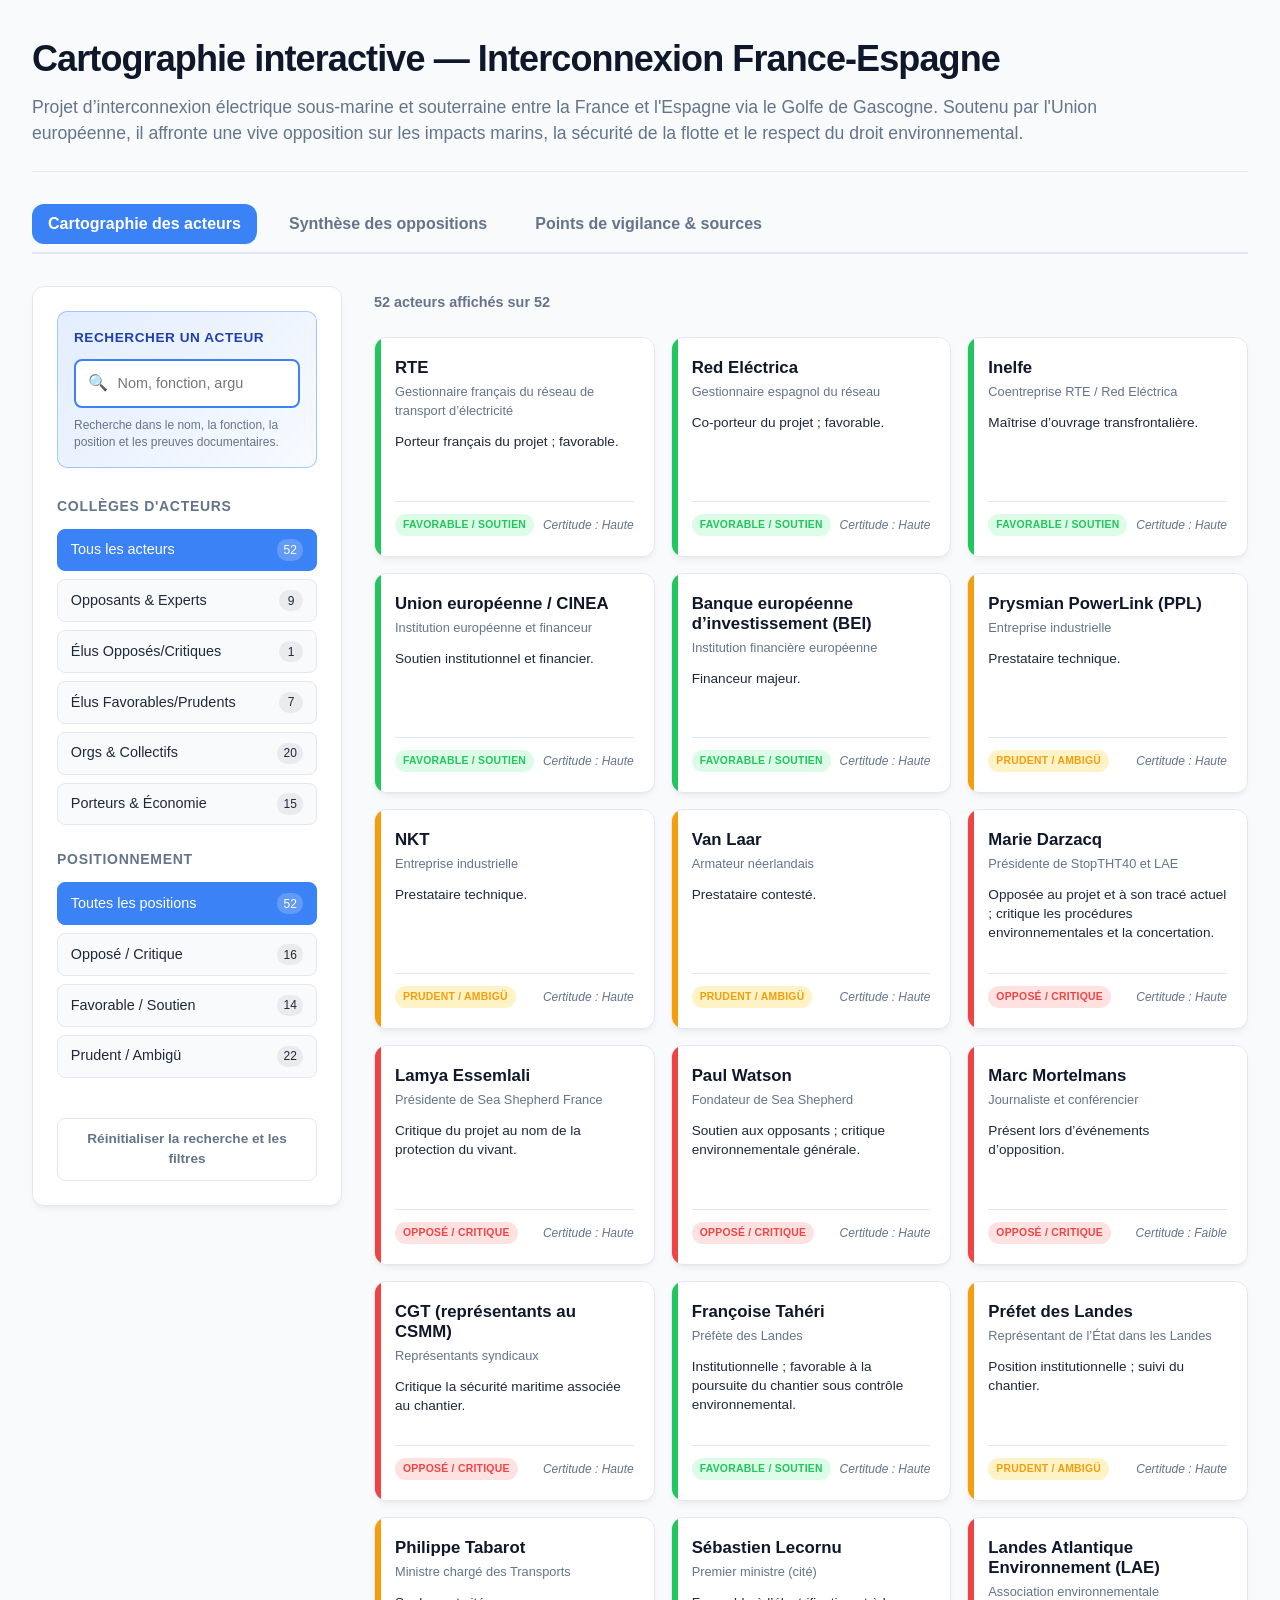
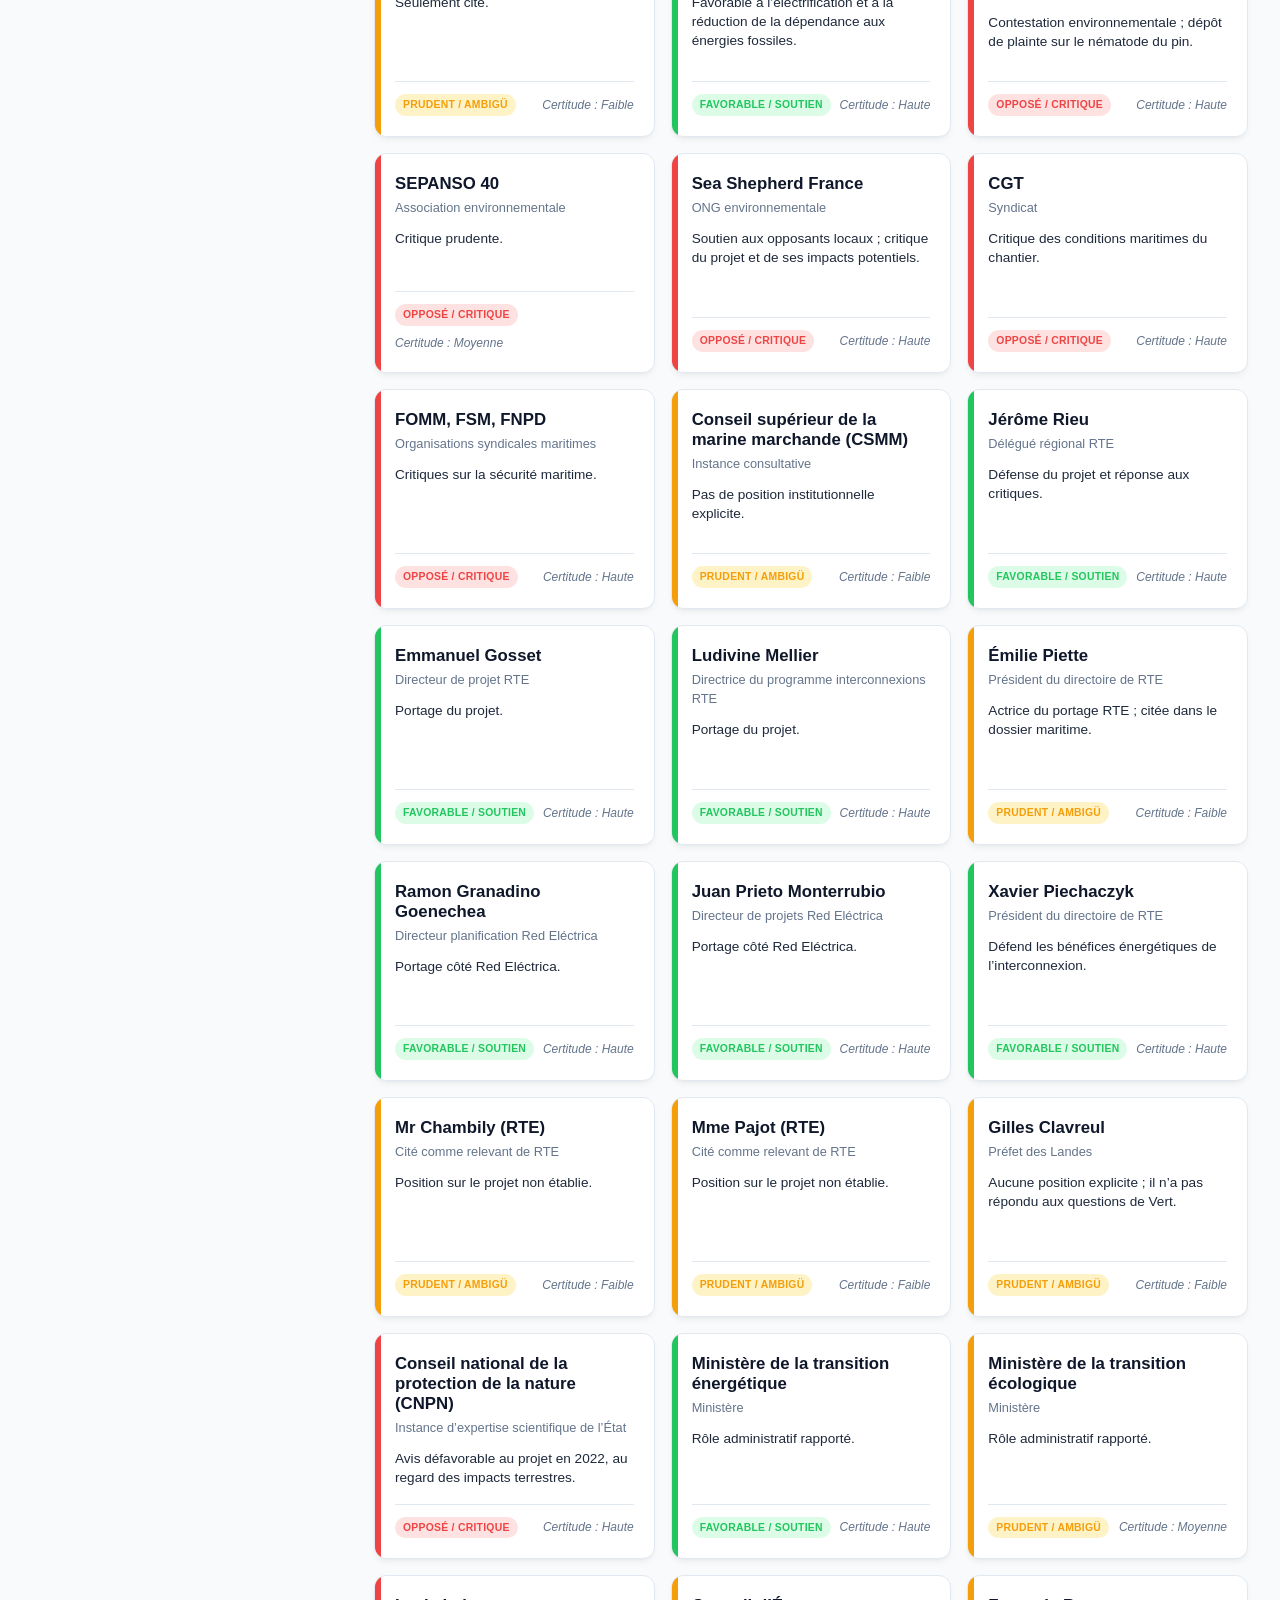
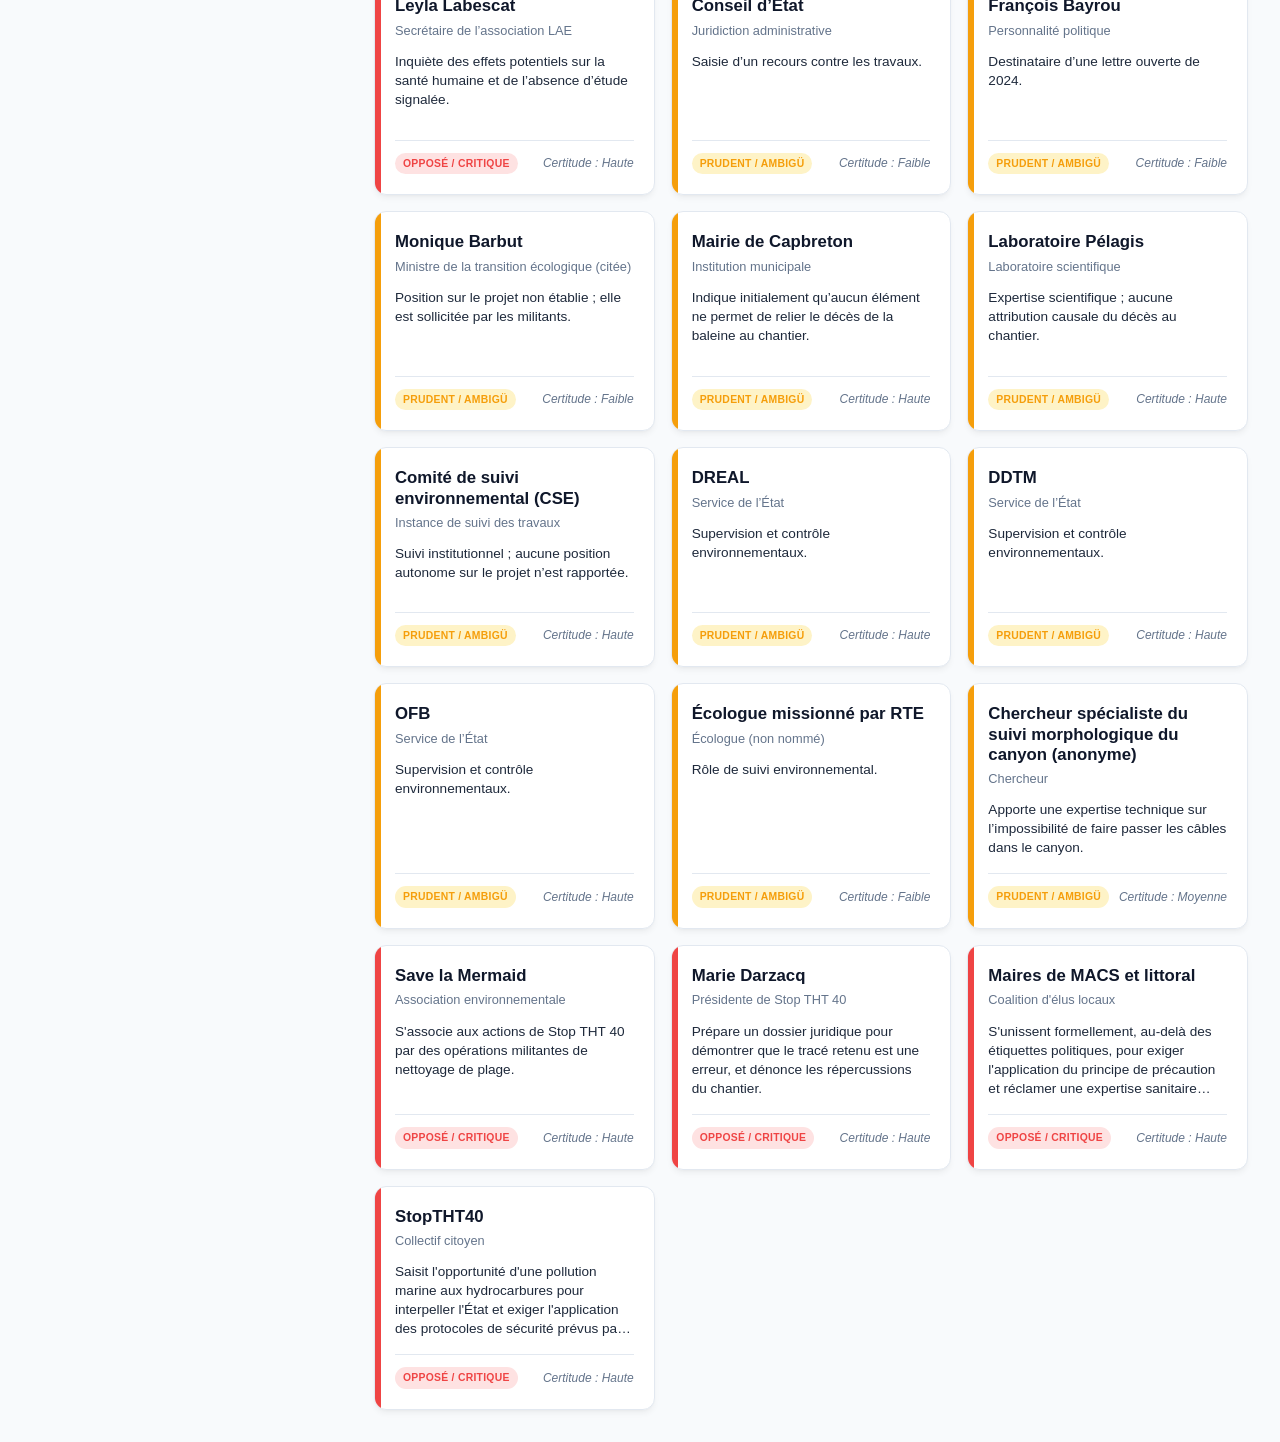
==== apps/cards/index.html @ e6bb5f2b "Add files via upload" ====
<!DOCTYPE html>
<html lang="fr">
<head>
    <meta charset="UTF-8">
    <meta name="viewport" content="width=device-width, initial-scale=1.0">
    <title>Cartographie interactive — Interconnexion France-Espagne</title>

    <link rel="stylesheet" href="../../assets/css/common.css">
<link rel="stylesheet" href="../../assets/css/cards.css">
</head>

<body>
    <header>
        <h1 id="header-title">Chargement...</h1>
        <p id="header-subtitle"></p>
    </header>

    <nav class="tabs" aria-label="Navigation principale">
        <button class="tab-btn active" type="button" data-tab="carto">Cartographie des acteurs</button>
        <button class="tab-btn" type="button" data-tab="griefs">Synthèse des oppositions</button>
        <button class="tab-btn" type="button" data-tab="vigilance">Points de vigilance &amp; sources</button>
    </nav>

    <div id="tab-carto" class="tab-content active">
        <div class="dashboard-layout">
            <aside class="filters-sidebar" aria-label="Recherche et filtres de la cartographie">
                <div class="search-section">
                    <label class="search-label" for="actor-search">Rechercher un acteur</label>

                    <div class="search-wrapper">
                        <span class="search-icon" aria-hidden="true">🔍</span>

                        <input
                            id="actor-search"
                            class="search-input"
                            type="search"
                            placeholder="Nom, fonction, argument..."
                            autocomplete="off"
                            aria-describedby="search-help"
                        >

                        <button
                            id="clear-search"
                            class="clear-search"
                            type="button"
                            aria-label="Effacer la recherche"
                            title="Effacer la recherche"
                        >×</button>
                    </div>

                    <p id="search-help" class="search-help">
                        Recherche dans le nom, la fonction, la position et les preuves documentaires.
                    </p>
                </div>

                <div class="filter-section">
                    <h3>Collèges d'acteurs</h3>
                    <div class="filter-options" id="cat-filters-container"></div>
                </div>

                <div class="filter-section">
                    <h3>Positionnement</h3>
                    <div class="filter-options" id="stance-filters-container"></div>
                </div>

                <button class="reset-filters-btn" id="reset-filters" type="button">
                    Réinitialiser la recherche et les filtres
                </button>
            </aside>

            <main class="actors-area">
                <div class="results-summary">
                    <p id="results-count" class="results-count" aria-live="polite"></p>
                </div>

                <div class="actors-grid" id="actors-grid"></div>
            </main>
        </div>
    </div>

    <div id="tab-griefs" class="tab-content">
        <div class="griefs-container" id="griefs-grid"></div>
    </div>

    <div id="tab-vigilance" class="tab-content">
        <div class="list-card">
            <h2>🔍 Points de vigilance majeurs</h2>
            <ul id="vigilance-list"></ul>
        </div>

        <div class="list-card">
            <h2>📰 Médias et sources d'investigation répertoriés</h2>
            <ul id="sources-list"></ul>
        </div>
    </div>

    <div class="modal" id="actor-modal" role="dialog" aria-modal="true" aria-labelledby="modal-name">
        <div class="modal-content">
            <button class="close-modal" id="close-modal" type="button" aria-label="Fermer la fenêtre">×</button>

            <div class="modal-field">
                <label>Nom / Entité</label>
                <h2 id="modal-name" class="modal-title"></h2>
            </div>

            <div class="modal-field">
                <label>Fonction / Rattachement</label>
                <p id="modal-role"></p>
            </div>

            <div class="modal-field">
                <label>Positionnement ou argument principal</label>
                <p id="modal-position"></p>
            </div>

            <div class="modal-field">
                <label>Verbatim / Preuve documentaire</label>
                <p id="modal-verbatim" class="modal-verbatim"></p>
            </div>

            <div class="modal-footer">
                <div class="modal-field">
                    <label>Orientation</label>
                    <span id="modal-stance-badge" class="badge"></span>
                </div>

                <div class="modal-field">
                    <label>Niveau de certitude</label>
                    <p id="modal-certainty" class="certitude"></p>
                </div>
            </div>
        </div>
    </div>

    <script src="../../assets/js/data-loader.js"></script>
<script src="../../assets/js/cards.js"></script>
</body>
</html>
---- assets/css/common.css ----
*{box-sizing:border-box} button,input{font:inherit} a{color:inherit}
---- assets/css/cards.css ----
:root {
            --bg-primary: #f8fafc;
            --bg-card: #ffffff;
            --text-main: #1e293b;
            --text-muted: #64748b;
            --border-color: #e2e8f0;
            --color-opposed: #ef4444;
            --color-opposed-light: #fee2e2;
            --color-favorable: #22c55e;
            --color-favorable-light: #dcfce7;
            --color-neutral: #f59e0b;
            --color-neutral-light: #fef3c7;
            --primary: #3b82f6;
            --primary-dark: #1d4ed8;
            --primary-light: #eff6ff;
            --radius: 12px;
            --shadow: 0 4px 6px -1px rgb(0 0 0 / 0.05), 0 2px 4px -2px rgb(0 0 0 / 0.05);
            --transition: all 0.2s ease-in-out;
        }

        * {
            box-sizing: border-box;
            margin: 0;
            padding: 0;
        }

        body {
            font-family: -apple-system, BlinkMacSystemFont, "Segoe UI", Roboto, Helvetica, Arial, sans-serif;
            background-color: var(--bg-primary);
            color: var(--text-main);
            line-height: 1.5;
            padding: 2rem;
        }

        button,
        input {
            font: inherit;
        }

        header {
            margin-bottom: 2rem;
            border-bottom: 1px solid var(--border-color);
            padding-bottom: 1.5rem;
        }

        header h1 {
            margin-bottom: 0.5rem;
            color: #0f172a;
            font-size: 2.25rem;
            font-weight: 800;
            letter-spacing: -0.025em;
        }

        header p {
            max-width: 1100px;
            color: var(--text-muted);
            font-size: 1.1rem;
        }

        .tabs {
            display: flex;
            flex-wrap: wrap;
            gap: 1rem;
            margin-bottom: 2rem;
            border-bottom: 2px solid var(--border-color);
            padding-bottom: 0.5rem;
        }

        .tab-btn {
            border: none;
            border-radius: var(--radius);
            padding: 0.5rem 1rem;
            background: none;
            color: var(--text-muted);
            font-size: 1rem;
            font-weight: 600;
            cursor: pointer;
            transition: var(--transition);
        }

        .tab-btn:hover {
            background-color: var(--border-color);
            color: var(--text-main);
        }

        .tab-btn.active {
            background-color: var(--primary);
            color: white;
        }

        .tab-content {
            display: none;
            animation: fadeIn 0.2s ease-out;
        }

        .tab-content.active {
            display: block;
        }

        @keyframes fadeIn {
            from { opacity: 0; transform: translateY(4px); }
            to { opacity: 1; transform: translateY(0); }
        }

        .dashboard-layout {
            display: grid;
            grid-template-columns: 310px minmax(0, 1fr);
            gap: 2rem;
            align-items: start;
        }

        .actors-area {
            min-width: 0;
        }

        .results-summary {
            display: flex;
            align-items: center;
            justify-content: space-between;
            gap: 1rem;
            min-height: 35px;
            margin-bottom: 1rem;
        }

        .results-count {
            color: var(--text-muted);
            font-size: 0.9rem;
            font-weight: 600;
        }

        .actors-grid {
            display: grid;
            grid-template-columns: repeat(auto-fill, minmax(220px, 1fr));
            gap: 1rem;
            align-items: stretch;
            min-width: 0;
        }

        .actor-card {
            position: relative;
            display: flex;
            flex-direction: column;
            justify-content: space-between;
            min-width: 0;
            min-height: 220px;
            overflow: hidden;
            border: 1px solid var(--border-color);
            border-radius: var(--radius);
            padding: 1.25rem;
            background-color: var(--bg-card);
            box-shadow: var(--shadow);
            cursor: pointer;
            transition: var(--transition);
        }

        .actor-card:hover {
            transform: translateY(-4px);
            box-shadow: 0 10px 15px -3px rgb(0 0 0 / 0.1);
        }

        .actor-card:focus-visible {
            outline: 3px solid rgba(59, 130, 246, 0.35);
            outline-offset: 3px;
        }

        .actor-card::before {
            content: "";
            position: absolute;
            top: 0;
            left: 0;
            width: 6px;
            height: 100%;
        }

        .actor-card.opposed::before { background-color: var(--color-opposed); }
        .actor-card.favorable::before { background-color: var(--color-favorable); }
        .actor-card.neutral::before { background-color: var(--color-neutral); }

        .actor-header { margin-bottom: 0.75rem; }

        .actor-name {
            margin-bottom: 0.25rem;
            overflow-wrap: anywhere;
            color: #0f172a;
            font-size: 1.05rem;
            font-weight: 700;
            line-height: 1.2;
        }

        .actor-role {
            color: var(--text-muted);
            font-size: 0.8rem;
            font-weight: 500;
        }

        .actor-body {
            display: -webkit-box;
            margin-bottom: 1rem;
            overflow: hidden;
            color: var(--text-main);
            font-size: 0.85rem;
            line-height: 1.4;
            -webkit-line-clamp: 4;
            -webkit-box-orient: vertical;
        }

        .actor-footer {
            display: flex;
            align-items: center;
            justify-content: space-between;
            flex-wrap: wrap;
            gap: 0.5rem;
            border-top: 1px solid var(--border-color);
            padding-top: 0.75rem;
            font-size: 0.75rem;
        }

        .badge {
            display: inline-flex;
            align-items: center;
            border-radius: 20px;
            padding: 0.2rem 0.5rem;
            font-size: 0.65rem;
            font-weight: 600;
            letter-spacing: 0.025em;
            text-transform: uppercase;
        }

        .badge.opposed { background-color: var(--color-opposed-light); color: var(--color-opposed); }
        .badge.favorable { background-color: var(--color-favorable-light); color: var(--color-favorable); }
        .badge.neutral { background-color: var(--color-neutral-light); color: var(--color-neutral); }

        .certitude {
            color: var(--text-muted);
            font-style: italic;
            text-align: right;
        }

        .empty-state {
            grid-column: 1 / -1;
            border: 1px dashed var(--border-color);
            border-radius: var(--radius);
            padding: 3rem 1.5rem;
            background-color: var(--bg-card);
            color: var(--text-muted);
            font-weight: 500;
            text-align: center;
        }

        .filters-sidebar {
            position: sticky;
            top: 2rem;
            min-width: 0;
            border: 1px solid var(--border-color);
            border-radius: var(--radius);
            padding: 1.5rem;
            background-color: var(--bg-card);
            box-shadow: var(--shadow);
        }

        .filter-section { margin-bottom: 1.5rem; }
        .filter-section:last-child { margin-bottom: 0; }

        .filter-section h3 {
            margin-bottom: 0.75rem;
            color: var(--text-muted);
            font-size: 0.875rem;
            font-weight: 700;
            letter-spacing: 0.05em;
            text-transform: uppercase;
        }

        .filter-options {
            display: flex;
            flex-direction: column;
            gap: 0.5rem;
        }

        .filter-btn {
            display: flex;
            align-items: center;
            justify-content: space-between;
            gap: 0.75rem;
            width: 100%;
            border: 1px solid var(--border-color);
            border-radius: 8px;
            padding: 0.6rem 0.8rem;
            background-color: var(--bg-primary);
            color: var(--text-main);
            font-size: 0.9rem;
            font-weight: 500;
            text-align: left;
            cursor: pointer;
            transition: var(--transition);
        }

        .filter-btn:hover,
        .filter-btn.active {
            border-color: var(--primary);
            background-color: var(--primary);
            color: white;
        }

        .filter-btn:focus-visible {
            outline: 3px solid rgba(59, 130, 246, 0.25);
            outline-offset: 2px;
        }

        .filter-btn .count {
            flex: 0 0 auto;
            min-width: 24px;
            border-radius: 10px;
            padding: 0.1rem 0.4rem;
            background-color: rgba(0, 0, 0, 0.06);
            font-size: 0.75rem;
            text-align: center;
        }

        .filter-btn.active .count,
        .filter-btn:hover .count { background-color: rgba(255, 255, 255, 0.2); }

        .search-section {
            margin-bottom: 1.75rem;
            border: 1px solid rgba(59, 130, 246, 0.4);
            border-radius: 10px;
            padding: 1rem;
            background: linear-gradient(135deg, rgba(59, 130, 246, 0.14), rgba(59, 130, 246, 0.04));
        }

        .search-label {
            display: block;
            margin-bottom: 0.65rem;
            color: #1e40af;
            font-size: 0.85rem;
            font-weight: 800;
            letter-spacing: 0.04em;
            text-transform: uppercase;
        }

        .search-wrapper { position: relative; }

        .search-icon {
            position: absolute;
            top: 50%;
            left: 0.85rem;
            transform: translateY(-50%);
            color: var(--primary);
            line-height: 1;
            pointer-events: none;
        }

        .search-input {
            width: 100%;
            min-height: 48px;
            border: 2px solid var(--primary);
            border-radius: 8px;
            outline: none;
            padding: 0.75rem 2.5rem 0.75rem 2.6rem;
            background-color: #ffffff;
            color: var(--text-main);
            font-size: 0.9rem;
            font-weight: 500;
            transition: var(--transition);
        }

        .search-input:focus {
            border-color: var(--primary-dark);
            box-shadow: 0 0 0 4px rgba(59, 130, 246, 0.18);
        }

        .clear-search {
            position: absolute;
            top: 50%;
            right: 0.65rem;
            display: none;
            transform: translateY(-50%);
            width: 28px;
            height: 28px;
            border: none;
            border-radius: 50%;
            background-color: var(--border-color);
            color: var(--text-muted);
            font-size: 1rem;
            font-weight: 700;
            cursor: pointer;
        }

        .clear-search.visible {
            display: inline-flex;
            align-items: center;
            justify-content: center;
        }

        .clear-search:hover { background-color: #cbd5e1; color: var(--text-main); }

        .search-help {
            margin-top: 0.55rem;
            color: var(--text-muted);
            font-size: 0.75rem;
            line-height: 1.4;
        }

        .reset-filters-btn {
            width: 100%;
            margin-top: 1rem;
            border: 1px solid var(--border-color);
            border-radius: 8px;
            padding: 0.65rem 0.8rem;
            background-color: white;
            color: var(--text-muted);
            font-size: 0.85rem;
            font-weight: 600;
            cursor: pointer;
            transition: var(--transition);
        }

        .reset-filters-btn:hover {
            border-color: var(--primary);
            background-color: var(--primary-light);
            color: var(--primary-dark);
        }

        .modal {
            position: fixed;
            inset: 0;
            z-index: 1000;
            display: none;
            align-items: center;
            justify-content: center;
            padding: 1rem;
            background-color: rgba(15, 23, 42, 0.6);
            backdrop-filter: blur(4px);
        }

        .modal.active { display: flex; }

        .modal-content {
            position: relative;
            width: 100%;
            max-width: 600px;
            max-height: calc(100vh - 2rem);
            overflow-y: auto;
            border-radius: var(--radius);
            padding: 2rem;
            background-color: var(--bg-card);
            box-shadow: 0 25px 50px -12px rgb(0 0 0 / 0.25);
            animation: modalAnim 0.2s ease-out;
        }

        @keyframes modalAnim {
            from { opacity: 0; transform: scale(0.95); }
            to { opacity: 1; transform: scale(1); }
        }

        .close-modal {
            position: absolute;
            top: 1rem;
            right: 1rem;
            border: none;
            background: none;
            color: var(--text-muted);
            font-size: 1.5rem;
            cursor: pointer;
        }

        .modal-field { margin-bottom: 1.25rem; }

        .modal-field label {
            display: block;
            margin-bottom: 0.25rem;
            color: var(--text-muted);
            font-size: 0.8rem;
            font-weight: 700;
            text-transform: uppercase;
        }

        .modal-title {
            padding-right: 2rem;
            font-size: 1.6rem;
            font-weight: 700;
        }

        .modal-verbatim {
            border-left: 4px solid var(--primary);
            border-radius: 4px;
            padding: 1rem;
            background-color: var(--bg-primary);
            font-style: italic;
        }

        .modal-footer {
            display: flex;
            justify-content: space-between;
            gap: 1rem;
            margin-top: 1.5rem;
            border-top: 1px solid var(--border-color);
            padding-top: 1rem;
        }

        .modal-footer .modal-field { margin: 0; }
        .modal-footer .modal-field:last-child { text-align: right; }

        .griefs-container {
            display: grid;
            grid-template-columns: repeat(auto-fill, minmax(420px, 1fr));
            gap: 2rem;
        }

        .grief-card,
        .list-card {
            border: 1px solid var(--border-color);
            border-radius: var(--radius);
            padding: 2rem;
            background-color: var(--bg-card);
            box-shadow: var(--shadow);
        }

        .grief-card h2 { margin-bottom: 1rem; color: #0f172a; font-size: 1.3rem; }
        .list-card { margin-bottom: 2rem; }
        .list-card h2 { margin-bottom: 1rem; font-size: 1.4rem; }
        .list-card ul { padding-left: 1.5rem; }
        .list-card li { margin-bottom: 0.75rem; }

        @media (max-width: 1150px) {
            .dashboard-layout { grid-template-columns: 280px minmax(0, 1fr); gap: 1.25rem; }
        }

        @media (max-width: 900px) {
            body { padding: 1.25rem; }
            .dashboard-layout { grid-template-columns: 1fr; }
            .filters-sidebar { grid-row: 1; position: static; }
            .actors-area { grid-row: 2; }
            .filter-options { display: grid; grid-template-columns: repeat(2, minmax(0, 1fr)); }
        }

        @media (max-width: 650px) {
            body { padding: 1rem; }
            header h1 { font-size: 1.75rem; }
            .tab-btn { flex: 1 1 100%; }
            .actors-grid { grid-template-columns: 1fr; }
            .griefs-container,
            .filter-options { grid-template-columns: 1fr; }
            .modal-footer { align-items: flex-start; flex-direction: column; }
            .certitude,
            .modal-footer .modal-field:last-child { text-align: left; }
        }
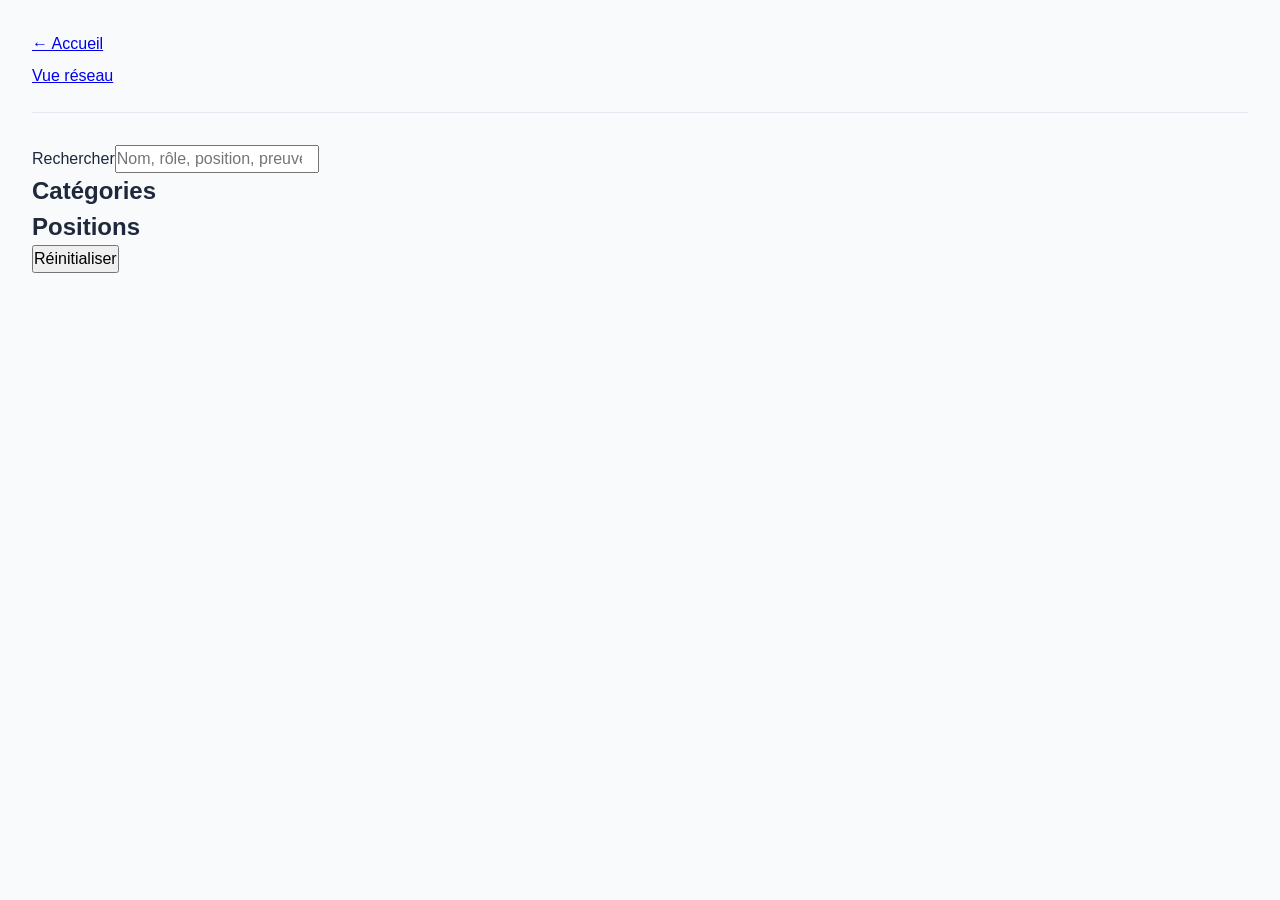
==== commit f7b0feeb: "Update index.html" ====
--- a/apps/cards/index.html
+++ b/apps/cards/index.html
@@ -1,138 +1 @@
-<!DOCTYPE html>
-<html lang="fr">
-<head>
-    <meta charset="UTF-8">
-    <meta name="viewport" content="width=device-width, initial-scale=1.0">
-    <title>Cartographie interactive — Interconnexion France-Espagne</title>
-
-    <link rel="stylesheet" href="../../assets/css/common.css">
-<link rel="stylesheet" href="../../assets/css/cards.css">
-</head>
-
-<body>
-    <header>
-        <h1 id="header-title">Chargement...</h1>
-        <p id="header-subtitle"></p>
-    </header>
-
-    <nav class="tabs" aria-label="Navigation principale">
-        <button class="tab-btn active" type="button" data-tab="carto">Cartographie des acteurs</button>
-        <button class="tab-btn" type="button" data-tab="griefs">Synthèse des oppositions</button>
-        <button class="tab-btn" type="button" data-tab="vigilance">Points de vigilance &amp; sources</button>
-    </nav>
-
-    <div id="tab-carto" class="tab-content active">
-        <div class="dashboard-layout">
-            <aside class="filters-sidebar" aria-label="Recherche et filtres de la cartographie">
-                <div class="search-section">
-                    <label class="search-label" for="actor-search">Rechercher un acteur</label>
-
-                    <div class="search-wrapper">
-                        <span class="search-icon" aria-hidden="true">🔍</span>
-
-                        <input
-                            id="actor-search"
-                            class="search-input"
-                            type="search"
-                            placeholder="Nom, fonction, argument..."
-                            autocomplete="off"
-                            aria-describedby="search-help"
-                        >
-
-                        <button
-                            id="clear-search"
-                            class="clear-search"
-                            type="button"
-                            aria-label="Effacer la recherche"
-                            title="Effacer la recherche"
-                        >×</button>
-                    </div>
-
-                    <p id="search-help" class="search-help">
-                        Recherche dans le nom, la fonction, la position et les preuves documentaires.
-                    </p>
-                </div>
-
-                <div class="filter-section">
-                    <h3>Collèges d'acteurs</h3>
-                    <div class="filter-options" id="cat-filters-container"></div>
-                </div>
-
-                <div class="filter-section">
-                    <h3>Positionnement</h3>
-                    <div class="filter-options" id="stance-filters-container"></div>
-                </div>
-
-                <button class="reset-filters-btn" id="reset-filters" type="button">
-                    Réinitialiser la recherche et les filtres
-                </button>
-            </aside>
-
-            <main class="actors-area">
-                <div class="results-summary">
-                    <p id="results-count" class="results-count" aria-live="polite"></p>
-                </div>
-
-                <div class="actors-grid" id="actors-grid"></div>
-            </main>
-        </div>
-    </div>
-
-    <div id="tab-griefs" class="tab-content">
-        <div class="griefs-container" id="griefs-grid"></div>
-    </div>
-
-    <div id="tab-vigilance" class="tab-content">
-        <div class="list-card">
-            <h2>🔍 Points de vigilance majeurs</h2>
-            <ul id="vigilance-list"></ul>
-        </div>
-
-        <div class="list-card">
-            <h2>📰 Médias et sources d'investigation répertoriés</h2>
-            <ul id="sources-list"></ul>
-        </div>
-    </div>
-
-    <div class="modal" id="actor-modal" role="dialog" aria-modal="true" aria-labelledby="modal-name">
-        <div class="modal-content">
-            <button class="close-modal" id="close-modal" type="button" aria-label="Fermer la fenêtre">×</button>
-
-            <div class="modal-field">
-                <label>Nom / Entité</label>
-                <h2 id="modal-name" class="modal-title"></h2>
-            </div>
-
-            <div class="modal-field">
-                <label>Fonction / Rattachement</label>
-                <p id="modal-role"></p>
-            </div>
-
-            <div class="modal-field">
-                <label>Positionnement ou argument principal</label>
-                <p id="modal-position"></p>
-            </div>
-
-            <div class="modal-field">
-                <label>Verbatim / Preuve documentaire</label>
-                <p id="modal-verbatim" class="modal-verbatim"></p>
-            </div>
-
-            <div class="modal-footer">
-                <div class="modal-field">
-                    <label>Orientation</label>
-                    <span id="modal-stance-badge" class="badge"></span>
-                </div>
-
-                <div class="modal-field">
-                    <label>Niveau de certitude</label>
-                    <p id="modal-certainty" class="certitude"></p>
-                </div>
-            </div>
-        </div>
-    </div>
-
-    <script src="../../assets/js/data-loader.js"></script>
-<script src="../../assets/js/cards.js"></script>
-</body>
-</html>+<!doctype html><html lang="fr"><head><meta charset="utf-8"><meta name="viewport" content="width=device-width,initial-scale=1"><title>Vue en cartes — Golfe de Gascogne</title><link rel="stylesheet" href="../../assets/css/cards.css"></head><body><header><a href="../../">← Accueil</a><div><h1 id="title"></h1><p id="subtitle"></p></div><a class="switch" href="../network/">Vue réseau</a></header><main class="layout"><aside><label>Rechercher<input id="search" type="search" placeholder="Nom, rôle, position, preuve"></label><section><h2>Catégories</h2><div id="categories"></div></section><section><h2>Positions</h2><div id="stances"></div></section><button id="reset">Réinitialiser</button><p class="data-notice" id="notice"></p></aside><section><p id="count"></p><div id="grid" class="grid"></div></section></main><dialog id="dialog"><button class="close" aria-label="Fermer">×</button><div id="detail"></div></dialog><script type="module" src="../../assets/js/cards.js"></script></body></html>
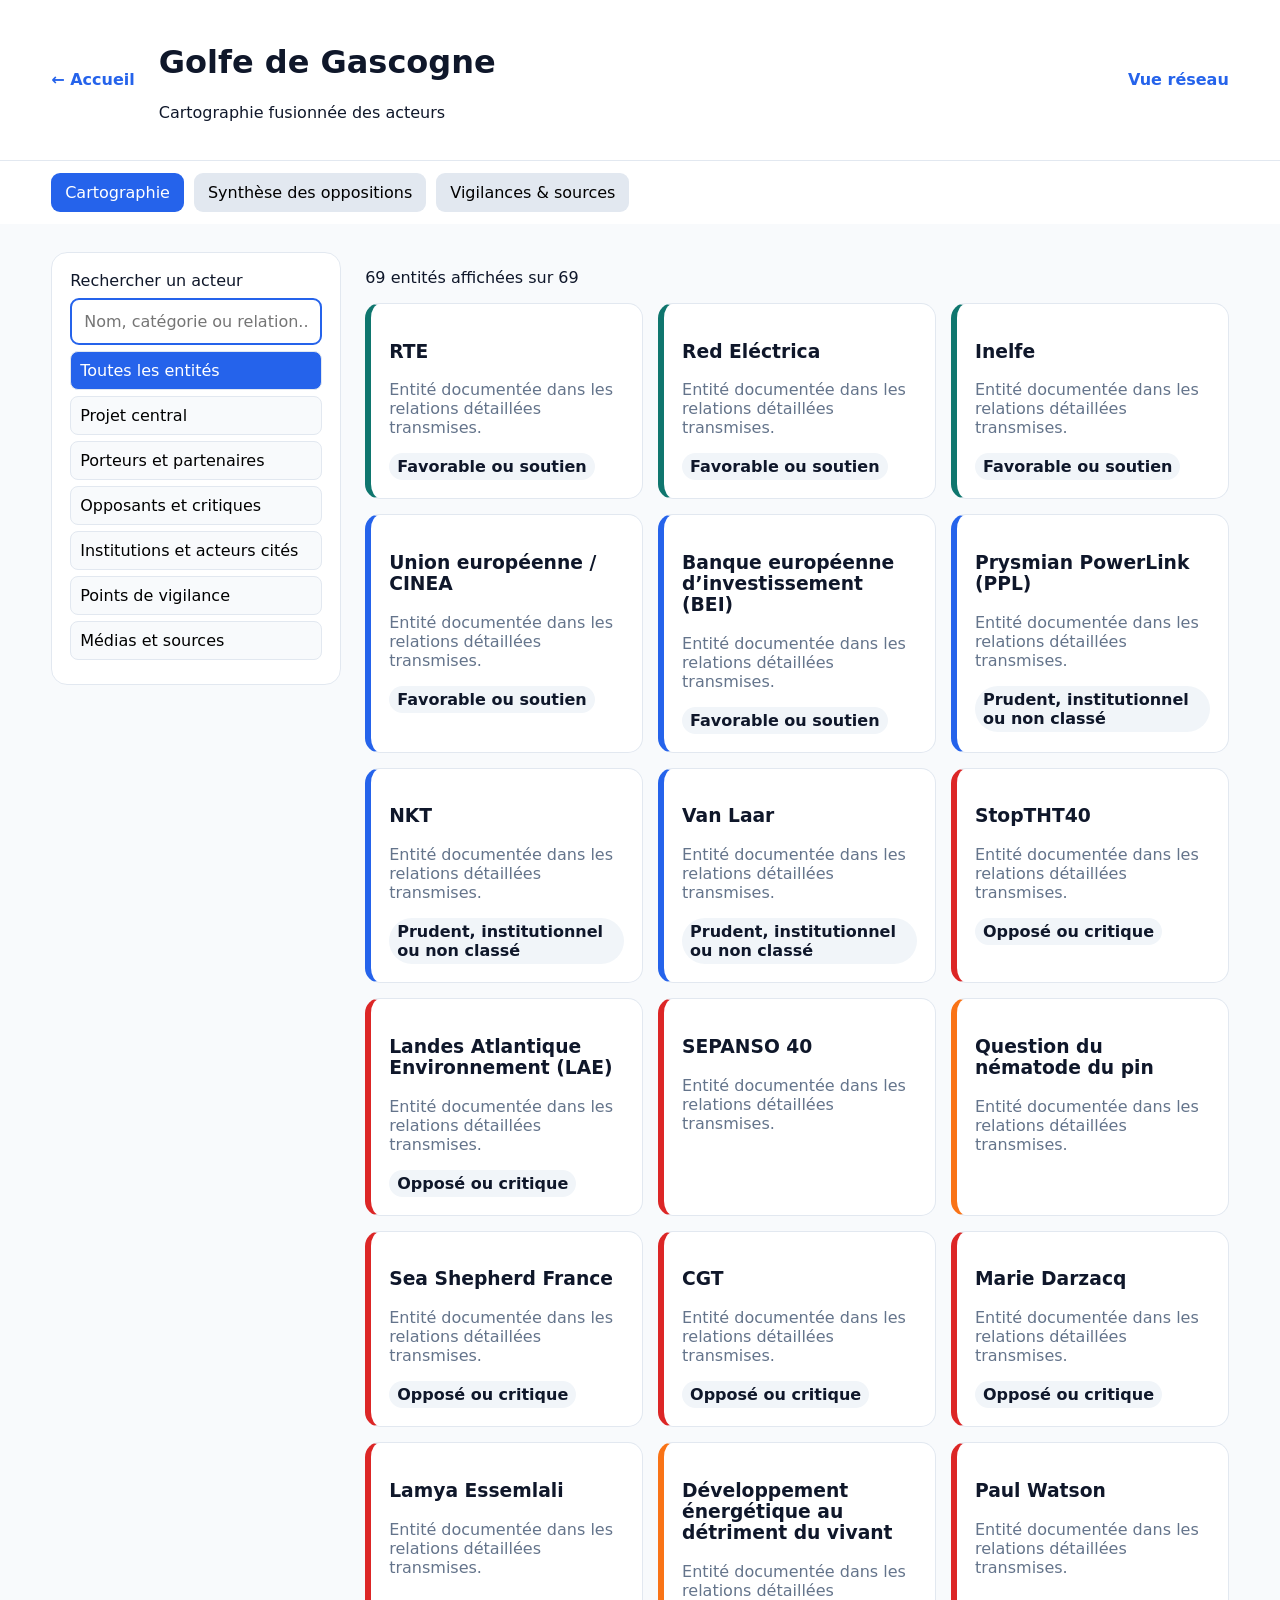
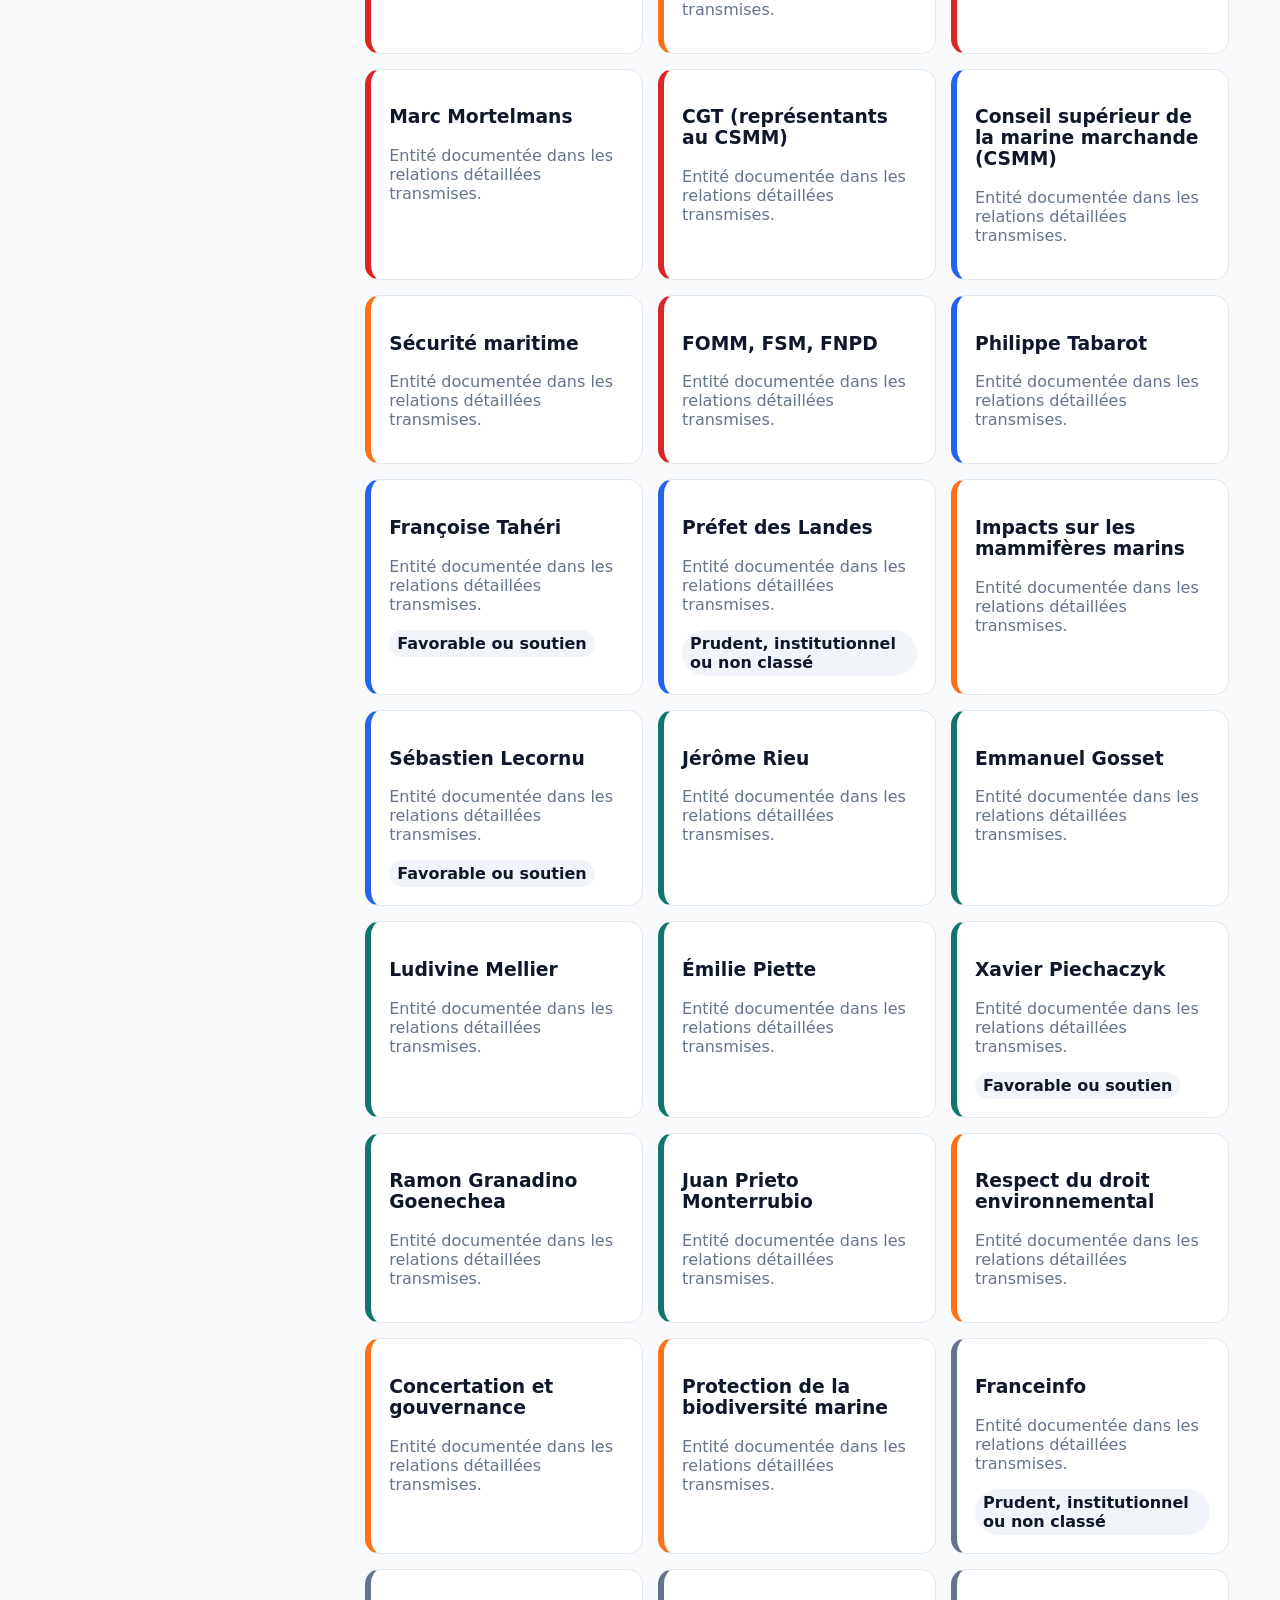
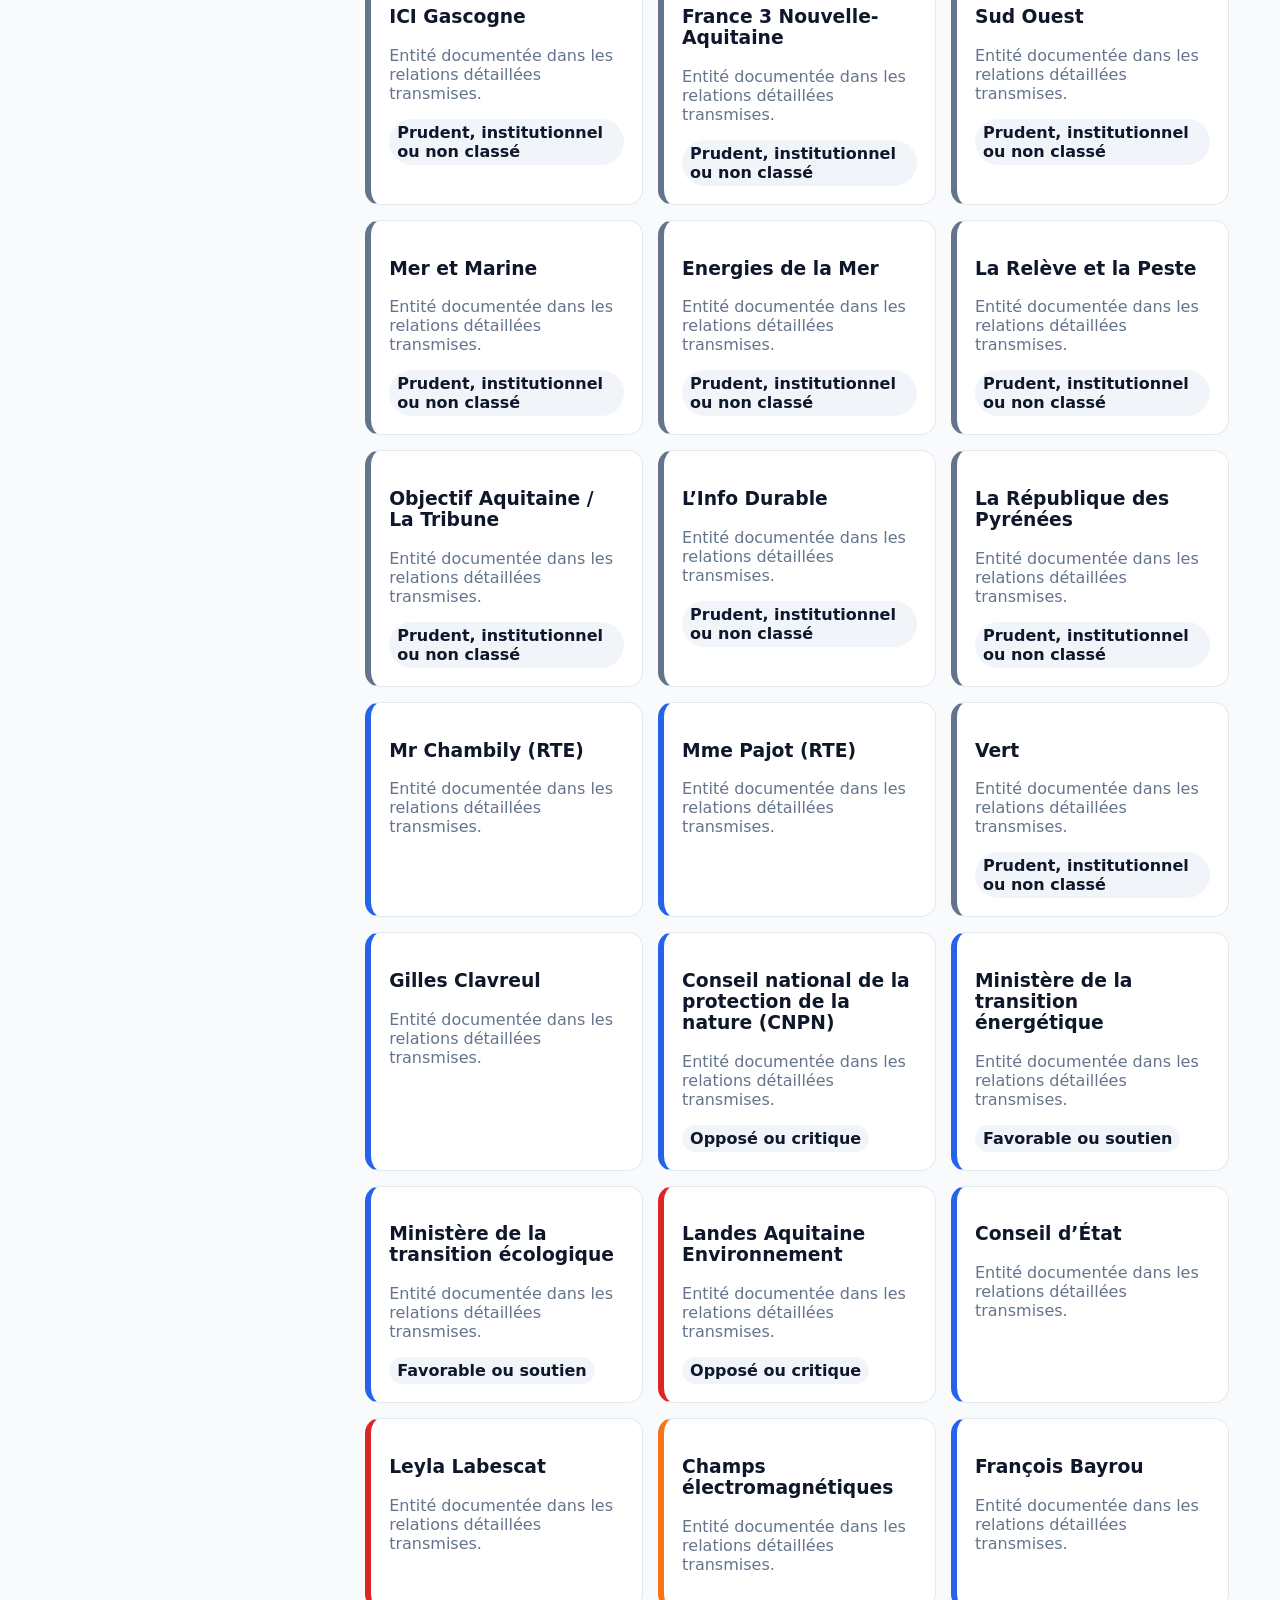
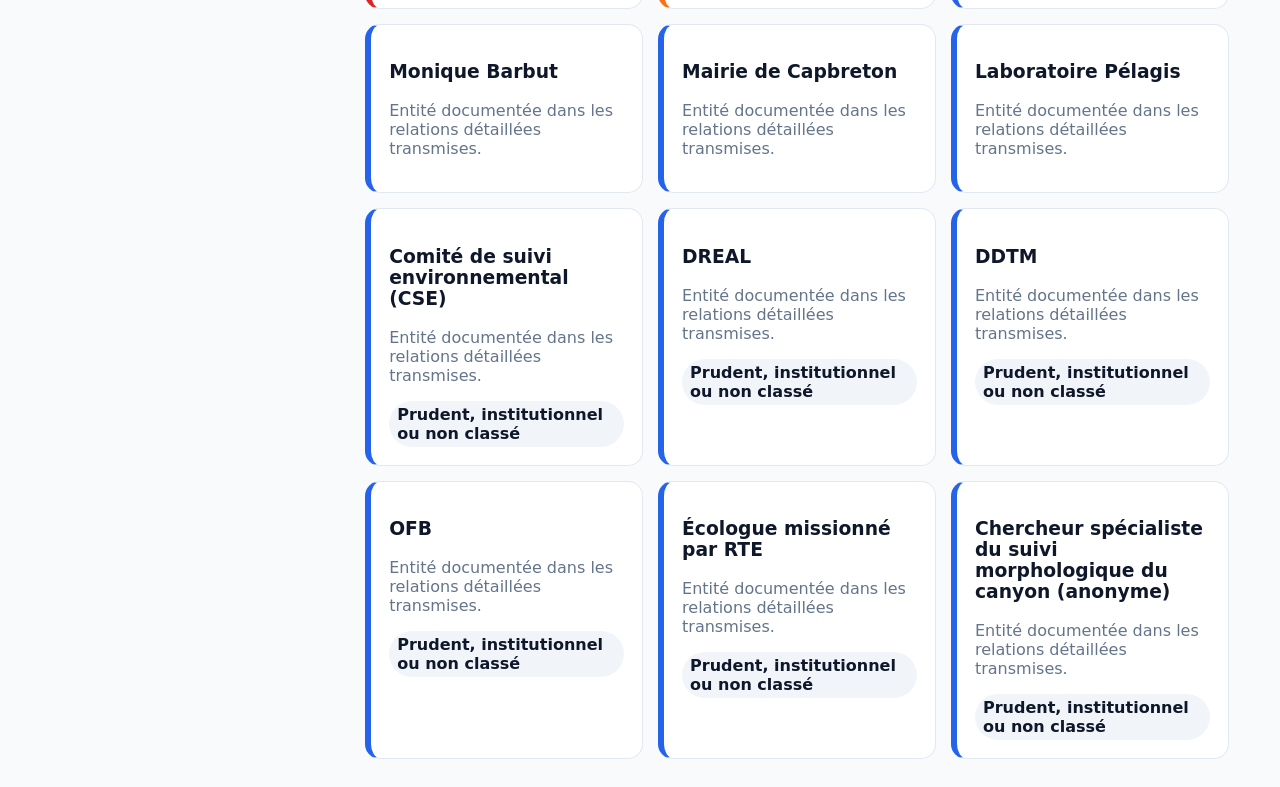
==== commit f77f4b28: "Add files via upload" ====
--- a/apps/cards/index.html
+++ b/apps/cards/index.html
@@ -1 +1 @@
-<!doctype html><html lang="fr"><head><meta charset="utf-8"><meta name="viewport" content="width=device-width,initial-scale=1"><title>Vue en cartes — Golfe de Gascogne</title><link rel="stylesheet" href="../../assets/css/cards.css"></head><body><header><a href="../../">← Accueil</a><div><h1 id="title"></h1><p id="subtitle"></p></div><a class="switch" href="../network/">Vue réseau</a></header><main class="layout"><aside><label>Rechercher<input id="search" type="search" placeholder="Nom, rôle, position, preuve"></label><section><h2>Catégories</h2><div id="categories"></div></section><section><h2>Positions</h2><div id="stances"></div></section><button id="reset">Réinitialiser</button><p class="data-notice" id="notice"></p></aside><section><p id="count"></p><div id="grid" class="grid"></div></section></main><dialog id="dialog"><button class="close" aria-label="Fermer">×</button><div id="detail"></div></dialog><script type="module" src="../../assets/js/cards.js"></script></body></html>
+<!doctype html><html lang="fr"><head><meta charset="utf-8"><meta name="viewport" content="width=device-width,initial-scale=1"><title>Cartes — Golfe de Gascogne</title><link rel="stylesheet" href="../../assets/css/common.css"><link rel="stylesheet" href="../../assets/css/cards.css"></head><body><header><a href="../../">← Accueil</a><div><h1>Golfe de Gascogne</h1><p>Cartographie fusionnée des acteurs</p></div><a href="../network/">Vue réseau</a></header><nav><button data-tab="actors" class="active">Cartographie</button><button data-tab="issues">Synthèse des oppositions</button><button data-tab="watch">Vigilances & sources</button></nav><main><section id="actors" class="pane active"><aside><label>Rechercher un acteur<input id="search" placeholder="Nom, catégorie ou relation..."></label><div id="filters"></div></aside><div><p id="count"></p><div id="grid"></div></div></section><section id="issues" class="pane"><div id="issueGrid"></div></section><section id="watch" class="pane"><article><h2>Points de vigilance</h2><ul id="vigilance"></ul></article><article><h2>Sources</h2><ul id="sources"></ul></article></section></main><dialog id="dialog"><button id="close">×</button><div id="detail"></div></dialog><script src="../../assets/js/data-loader.js"></script><script src="../../assets/js/cards.js"></script></body></html>
--- a/assets/css/common.css
+++ b/assets/css/common.css
@@ -0,0 +1 @@
+*{box-sizing:border-box}body{margin:0;font-family:Inter,system-ui,sans-serif;color:#0f172a;background:#f8fafc}button,input{font:inherit}a{color:inherit}
--- a/assets/css/cards.css
+++ b/assets/css/cards.css
@@ -1,546 +1 @@
-:root {
-            --bg-primary: #f8fafc;
-            --bg-card: #ffffff;
-            --text-main: #1e293b;
-            --text-muted: #64748b;
-            --border-color: #e2e8f0;
-            --color-opposed: #ef4444;
-            --color-opposed-light: #fee2e2;
-            --color-favorable: #22c55e;
-            --color-favorable-light: #dcfce7;
-            --color-neutral: #f59e0b;
-            --color-neutral-light: #fef3c7;
-            --primary: #3b82f6;
-            --primary-dark: #1d4ed8;
-            --primary-light: #eff6ff;
-            --radius: 12px;
-            --shadow: 0 4px 6px -1px rgb(0 0 0 / 0.05), 0 2px 4px -2px rgb(0 0 0 / 0.05);
-            --transition: all 0.2s ease-in-out;
-        }
-
-        * {
-            box-sizing: border-box;
-            margin: 0;
-            padding: 0;
-        }
-
-        body {
-            font-family: -apple-system, BlinkMacSystemFont, "Segoe UI", Roboto, Helvetica, Arial, sans-serif;
-            background-color: var(--bg-primary);
-            color: var(--text-main);
-            line-height: 1.5;
-            padding: 2rem;
-        }
-
-        button,
-        input {
-            font: inherit;
-        }
-
-        header {
-            margin-bottom: 2rem;
-            border-bottom: 1px solid var(--border-color);
-            padding-bottom: 1.5rem;
-        }
-
-        header h1 {
-            margin-bottom: 0.5rem;
-            color: #0f172a;
-            font-size: 2.25rem;
-            font-weight: 800;
-            letter-spacing: -0.025em;
-        }
-
-        header p {
-            max-width: 1100px;
-            color: var(--text-muted);
-            font-size: 1.1rem;
-        }
-
-        .tabs {
-            display: flex;
-            flex-wrap: wrap;
-            gap: 1rem;
-            margin-bottom: 2rem;
-            border-bottom: 2px solid var(--border-color);
-            padding-bottom: 0.5rem;
-        }
-
-        .tab-btn {
-            border: none;
-            border-radius: var(--radius);
-            padding: 0.5rem 1rem;
-            background: none;
-            color: var(--text-muted);
-            font-size: 1rem;
-            font-weight: 600;
-            cursor: pointer;
-            transition: var(--transition);
-        }
-
-        .tab-btn:hover {
-            background-color: var(--border-color);
-            color: var(--text-main);
-        }
-
-        .tab-btn.active {
-            background-color: var(--primary);
-            color: white;
-        }
-
-        .tab-content {
-            display: none;
-            animation: fadeIn 0.2s ease-out;
-        }
-
-        .tab-content.active {
-            display: block;
-        }
-
-        @keyframes fadeIn {
-            from { opacity: 0; transform: translateY(4px); }
-            to { opacity: 1; transform: translateY(0); }
-        }
-
-        .dashboard-layout {
-            display: grid;
-            grid-template-columns: 310px minmax(0, 1fr);
-            gap: 2rem;
-            align-items: start;
-        }
-
-        .actors-area {
-            min-width: 0;
-        }
-
-        .results-summary {
-            display: flex;
-            align-items: center;
-            justify-content: space-between;
-            gap: 1rem;
-            min-height: 35px;
-            margin-bottom: 1rem;
-        }
-
-        .results-count {
-            color: var(--text-muted);
-            font-size: 0.9rem;
-            font-weight: 600;
-        }
-
-        .actors-grid {
-            display: grid;
-            grid-template-columns: repeat(auto-fill, minmax(220px, 1fr));
-            gap: 1rem;
-            align-items: stretch;
-            min-width: 0;
-        }
-
-        .actor-card {
-            position: relative;
-            display: flex;
-            flex-direction: column;
-            justify-content: space-between;
-            min-width: 0;
-            min-height: 220px;
-            overflow: hidden;
-            border: 1px solid var(--border-color);
-            border-radius: var(--radius);
-            padding: 1.25rem;
-            background-color: var(--bg-card);
-            box-shadow: var(--shadow);
-            cursor: pointer;
-            transition: var(--transition);
-        }
-
-        .actor-card:hover {
-            transform: translateY(-4px);
-            box-shadow: 0 10px 15px -3px rgb(0 0 0 / 0.1);
-        }
-
-        .actor-card:focus-visible {
-            outline: 3px solid rgba(59, 130, 246, 0.35);
-            outline-offset: 3px;
-        }
-
-        .actor-card::before {
-            content: "";
-            position: absolute;
-            top: 0;
-            left: 0;
-            width: 6px;
-            height: 100%;
-        }
-
-        .actor-card.opposed::before { background-color: var(--color-opposed); }
-        .actor-card.favorable::before { background-color: var(--color-favorable); }
-        .actor-card.neutral::before { background-color: var(--color-neutral); }
-
-        .actor-header { margin-bottom: 0.75rem; }
-
-        .actor-name {
-            margin-bottom: 0.25rem;
-            overflow-wrap: anywhere;
-            color: #0f172a;
-            font-size: 1.05rem;
-            font-weight: 700;
-            line-height: 1.2;
-        }
-
-        .actor-role {
-            color: var(--text-muted);
-            font-size: 0.8rem;
-            font-weight: 500;
-        }
-
-        .actor-body {
-            display: -webkit-box;
-            margin-bottom: 1rem;
-            overflow: hidden;
-            color: var(--text-main);
-            font-size: 0.85rem;
-            line-height: 1.4;
-            -webkit-line-clamp: 4;
-            -webkit-box-orient: vertical;
-        }
-
-        .actor-footer {
-            display: flex;
-            align-items: center;
-            justify-content: space-between;
-            flex-wrap: wrap;
-            gap: 0.5rem;
-            border-top: 1px solid var(--border-color);
-            padding-top: 0.75rem;
-            font-size: 0.75rem;
-        }
-
-        .badge {
-            display: inline-flex;
-            align-items: center;
-            border-radius: 20px;
-            padding: 0.2rem 0.5rem;
-            font-size: 0.65rem;
-            font-weight: 600;
-            letter-spacing: 0.025em;
-            text-transform: uppercase;
-        }
-
-        .badge.opposed { background-color: var(--color-opposed-light); color: var(--color-opposed); }
-        .badge.favorable { background-color: var(--color-favorable-light); color: var(--color-favorable); }
-        .badge.neutral { background-color: var(--color-neutral-light); color: var(--color-neutral); }
-
-        .certitude {
-            color: var(--text-muted);
-            font-style: italic;
-            text-align: right;
-        }
-
-        .empty-state {
-            grid-column: 1 / -1;
-            border: 1px dashed var(--border-color);
-            border-radius: var(--radius);
-            padding: 3rem 1.5rem;
-            background-color: var(--bg-card);
-            color: var(--text-muted);
-            font-weight: 500;
-            text-align: center;
-        }
-
-        .filters-sidebar {
-            position: sticky;
-            top: 2rem;
-            min-width: 0;
-            border: 1px solid var(--border-color);
-            border-radius: var(--radius);
-            padding: 1.5rem;
-            background-color: var(--bg-card);
-            box-shadow: var(--shadow);
-        }
-
-        .filter-section { margin-bottom: 1.5rem; }
-        .filter-section:last-child { margin-bottom: 0; }
-
-        .filter-section h3 {
-            margin-bottom: 0.75rem;
-            color: var(--text-muted);
-            font-size: 0.875rem;
-            font-weight: 700;
-            letter-spacing: 0.05em;
-            text-transform: uppercase;
-        }
-
-        .filter-options {
-            display: flex;
-            flex-direction: column;
-            gap: 0.5rem;
-        }
-
-        .filter-btn {
-            display: flex;
-            align-items: center;
-            justify-content: space-between;
-            gap: 0.75rem;
-            width: 100%;
-            border: 1px solid var(--border-color);
-            border-radius: 8px;
-            padding: 0.6rem 0.8rem;
-            background-color: var(--bg-primary);
-            color: var(--text-main);
-            font-size: 0.9rem;
-            font-weight: 500;
-            text-align: left;
-            cursor: pointer;
-            transition: var(--transition);
-        }
-
-        .filter-btn:hover,
-        .filter-btn.active {
-            border-color: var(--primary);
-            background-color: var(--primary);
-            color: white;
-        }
-
-        .filter-btn:focus-visible {
-            outline: 3px solid rgba(59, 130, 246, 0.25);
-            outline-offset: 2px;
-        }
-
-        .filter-btn .count {
-            flex: 0 0 auto;
-            min-width: 24px;
-            border-radius: 10px;
-            padding: 0.1rem 0.4rem;
-            background-color: rgba(0, 0, 0, 0.06);
-            font-size: 0.75rem;
-            text-align: center;
-        }
-
-        .filter-btn.active .count,
-        .filter-btn:hover .count { background-color: rgba(255, 255, 255, 0.2); }
-
-        .search-section {
-            margin-bottom: 1.75rem;
-            border: 1px solid rgba(59, 130, 246, 0.4);
-            border-radius: 10px;
-            padding: 1rem;
-            background: linear-gradient(135deg, rgba(59, 130, 246, 0.14), rgba(59, 130, 246, 0.04));
-        }
-
-        .search-label {
-            display: block;
-            margin-bottom: 0.65rem;
-            color: #1e40af;
-            font-size: 0.85rem;
-            font-weight: 800;
-            letter-spacing: 0.04em;
-            text-transform: uppercase;
-        }
-
-        .search-wrapper { position: relative; }
-
-        .search-icon {
-            position: absolute;
-            top: 50%;
-            left: 0.85rem;
-            transform: translateY(-50%);
-            color: var(--primary);
-            line-height: 1;
-            pointer-events: none;
-        }
-
-        .search-input {
-            width: 100%;
-            min-height: 48px;
-            border: 2px solid var(--primary);
-            border-radius: 8px;
-            outline: none;
-            padding: 0.75rem 2.5rem 0.75rem 2.6rem;
-            background-color: #ffffff;
-            color: var(--text-main);
-            font-size: 0.9rem;
-            font-weight: 500;
-            transition: var(--transition);
-        }
-
-        .search-input:focus {
-            border-color: var(--primary-dark);
-            box-shadow: 0 0 0 4px rgba(59, 130, 246, 0.18);
-        }
-
-        .clear-search {
-            position: absolute;
-            top: 50%;
-            right: 0.65rem;
-            display: none;
-            transform: translateY(-50%);
-            width: 28px;
-            height: 28px;
-            border: none;
-            border-radius: 50%;
-            background-color: var(--border-color);
-            color: var(--text-muted);
-            font-size: 1rem;
-            font-weight: 700;
-            cursor: pointer;
-        }
-
-        .clear-search.visible {
-            display: inline-flex;
-            align-items: center;
-            justify-content: center;
-        }
-
-        .clear-search:hover { background-color: #cbd5e1; color: var(--text-main); }
-
-        .search-help {
-            margin-top: 0.55rem;
-            color: var(--text-muted);
-            font-size: 0.75rem;
-            line-height: 1.4;
-        }
-
-        .reset-filters-btn {
-            width: 100%;
-            margin-top: 1rem;
-            border: 1px solid var(--border-color);
-            border-radius: 8px;
-            padding: 0.65rem 0.8rem;
-            background-color: white;
-            color: var(--text-muted);
-            font-size: 0.85rem;
-            font-weight: 600;
-            cursor: pointer;
-            transition: var(--transition);
-        }
-
-        .reset-filters-btn:hover {
-            border-color: var(--primary);
-            background-color: var(--primary-light);
-            color: var(--primary-dark);
-        }
-
-        .modal {
-            position: fixed;
-            inset: 0;
-            z-index: 1000;
-            display: none;
-            align-items: center;
-            justify-content: center;
-            padding: 1rem;
-            background-color: rgba(15, 23, 42, 0.6);
-            backdrop-filter: blur(4px);
-        }
-
-        .modal.active { display: flex; }
-
-        .modal-content {
-            position: relative;
-            width: 100%;
-            max-width: 600px;
-            max-height: calc(100vh - 2rem);
-            overflow-y: auto;
-            border-radius: var(--radius);
-            padding: 2rem;
-            background-color: var(--bg-card);
-            box-shadow: 0 25px 50px -12px rgb(0 0 0 / 0.25);
-            animation: modalAnim 0.2s ease-out;
-        }
-
-        @keyframes modalAnim {
-            from { opacity: 0; transform: scale(0.95); }
-            to { opacity: 1; transform: scale(1); }
-        }
-
-        .close-modal {
-            position: absolute;
-            top: 1rem;
-            right: 1rem;
-            border: none;
-            background: none;
-            color: var(--text-muted);
-            font-size: 1.5rem;
-            cursor: pointer;
-        }
-
-        .modal-field { margin-bottom: 1.25rem; }
-
-        .modal-field label {
-            display: block;
-            margin-bottom: 0.25rem;
-            color: var(--text-muted);
-            font-size: 0.8rem;
-            font-weight: 700;
-            text-transform: uppercase;
-        }
-
-        .modal-title {
-            padding-right: 2rem;
-            font-size: 1.6rem;
-            font-weight: 700;
-        }
-
-        .modal-verbatim {
-            border-left: 4px solid var(--primary);
-            border-radius: 4px;
-            padding: 1rem;
-            background-color: var(--bg-primary);
-            font-style: italic;
-        }
-
-        .modal-footer {
-            display: flex;
-            justify-content: space-between;
-            gap: 1rem;
-            margin-top: 1.5rem;
-            border-top: 1px solid var(--border-color);
-            padding-top: 1rem;
-        }
-
-        .modal-footer .modal-field { margin: 0; }
-        .modal-footer .modal-field:last-child { text-align: right; }
-
-        .griefs-container {
-            display: grid;
-            grid-template-columns: repeat(auto-fill, minmax(420px, 1fr));
-            gap: 2rem;
-        }
-
-        .grief-card,
-        .list-card {
-            border: 1px solid var(--border-color);
-            border-radius: var(--radius);
-            padding: 2rem;
-            background-color: var(--bg-card);
-            box-shadow: var(--shadow);
-        }
-
-        .grief-card h2 { margin-bottom: 1rem; color: #0f172a; font-size: 1.3rem; }
-        .list-card { margin-bottom: 2rem; }
-        .list-card h2 { margin-bottom: 1rem; font-size: 1.4rem; }
-        .list-card ul { padding-left: 1.5rem; }
-        .list-card li { margin-bottom: 0.75rem; }
-
-        @media (max-width: 1150px) {
-            .dashboard-layout { grid-template-columns: 280px minmax(0, 1fr); gap: 1.25rem; }
-        }
-
-        @media (max-width: 900px) {
-            body { padding: 1.25rem; }
-            .dashboard-layout { grid-template-columns: 1fr; }
-            .filters-sidebar { grid-row: 1; position: static; }
-            .actors-area { grid-row: 2; }
-            .filter-options { display: grid; grid-template-columns: repeat(2, minmax(0, 1fr)); }
-        }
-
-        @media (max-width: 650px) {
-            body { padding: 1rem; }
-            header h1 { font-size: 1.75rem; }
-            .tab-btn { flex: 1 1 100%; }
-            .actors-grid { grid-template-columns: 1fr; }
-            .griefs-container,
-            .filter-options { grid-template-columns: 1fr; }
-            .modal-footer { align-items: flex-start; flex-direction: column; }
-            .certitude,
-            .modal-footer .modal-field:last-child { text-align: left; }
-        }
+header{display:flex;align-items:center;gap:24px;padding:22px 4vw;background:white;border-bottom:1px solid #e2e8f0}header div{flex:1}header a{color:#2563eb;font-weight:700;text-decoration:none}nav{display:flex;gap:10px;padding:12px 4vw;background:white}nav button{border:0;padding:10px 14px;border-radius:9px;background:#e2e8f0}nav button.active{background:#2563eb;color:white}.pane{display:none;padding:28px 4vw}.pane.active{display:grid}#actors{grid-template-columns:290px 1fr;gap:24px}aside{background:white;padding:18px;border:1px solid #e2e8f0;border-radius:16px;align-self:start;position:sticky;top:16px}input{width:100%;margin-top:8px;padding:12px;border:2px solid #2563eb;border-radius:9px}.filter{display:block;width:100%;margin:6px 0;padding:9px;text-align:left;border:1px solid #e2e8f0;border-radius:8px;background:#f8fafc}.filter.active{background:#2563eb;color:white}#grid,#issueGrid{display:grid;grid-template-columns:repeat(auto-fill,minmax(250px,1fr));gap:15px}.card,article,.issue{background:white;border:1px solid #e2e8f0;border-radius:15px;padding:18px}.card{cursor:pointer;border-left:6px solid var(--color)}.card p{color:#64748b}.badge{display:inline-block;padding:4px 8px;border-radius:99px;background:#f1f5f9;font-weight:700}#watch{grid-template-columns:1fr 1fr;gap:18px}dialog{width:min(800px,95vw);border:0;border-radius:18px;padding:26px}.relation{padding:10px;margin:8px 0;border-left:4px solid #2563eb;background:#f8fafc}@media(max-width:800px){#actors,#watch{grid-template-columns:1fr}aside{position:static}}
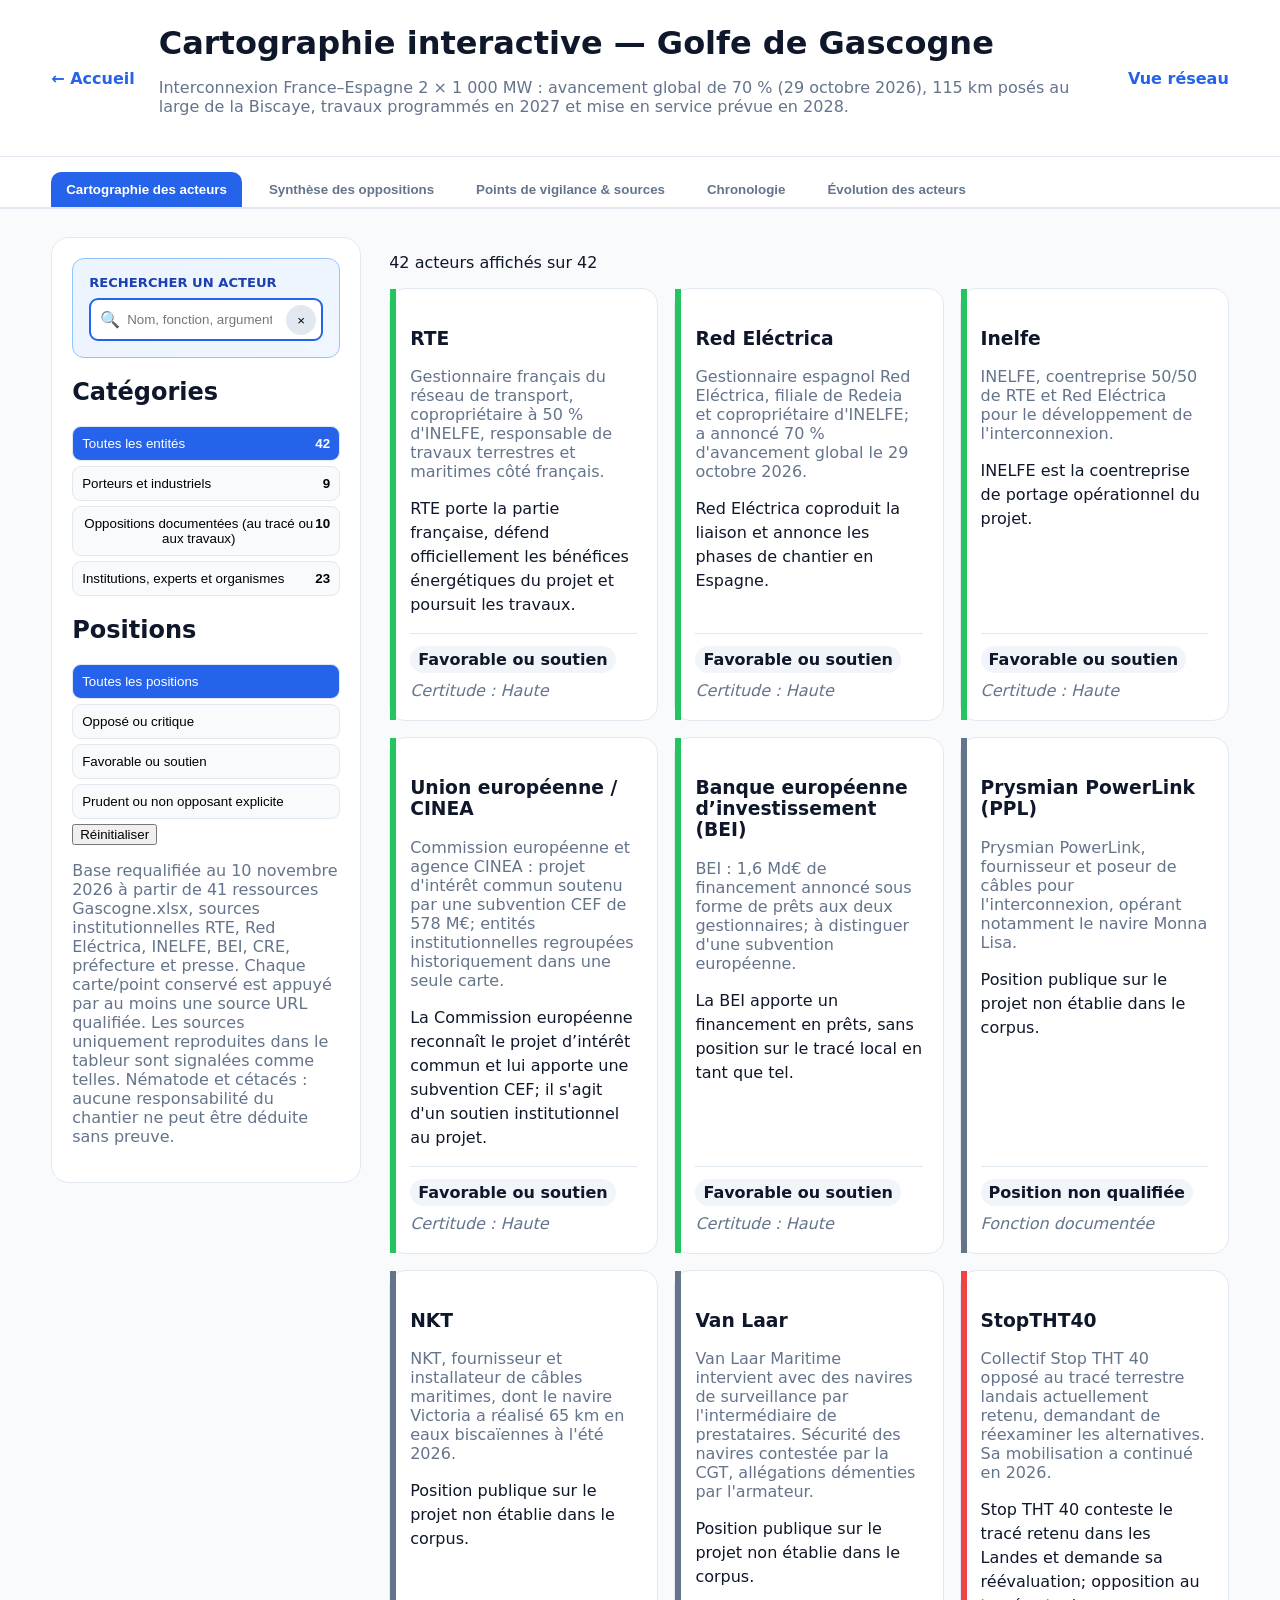
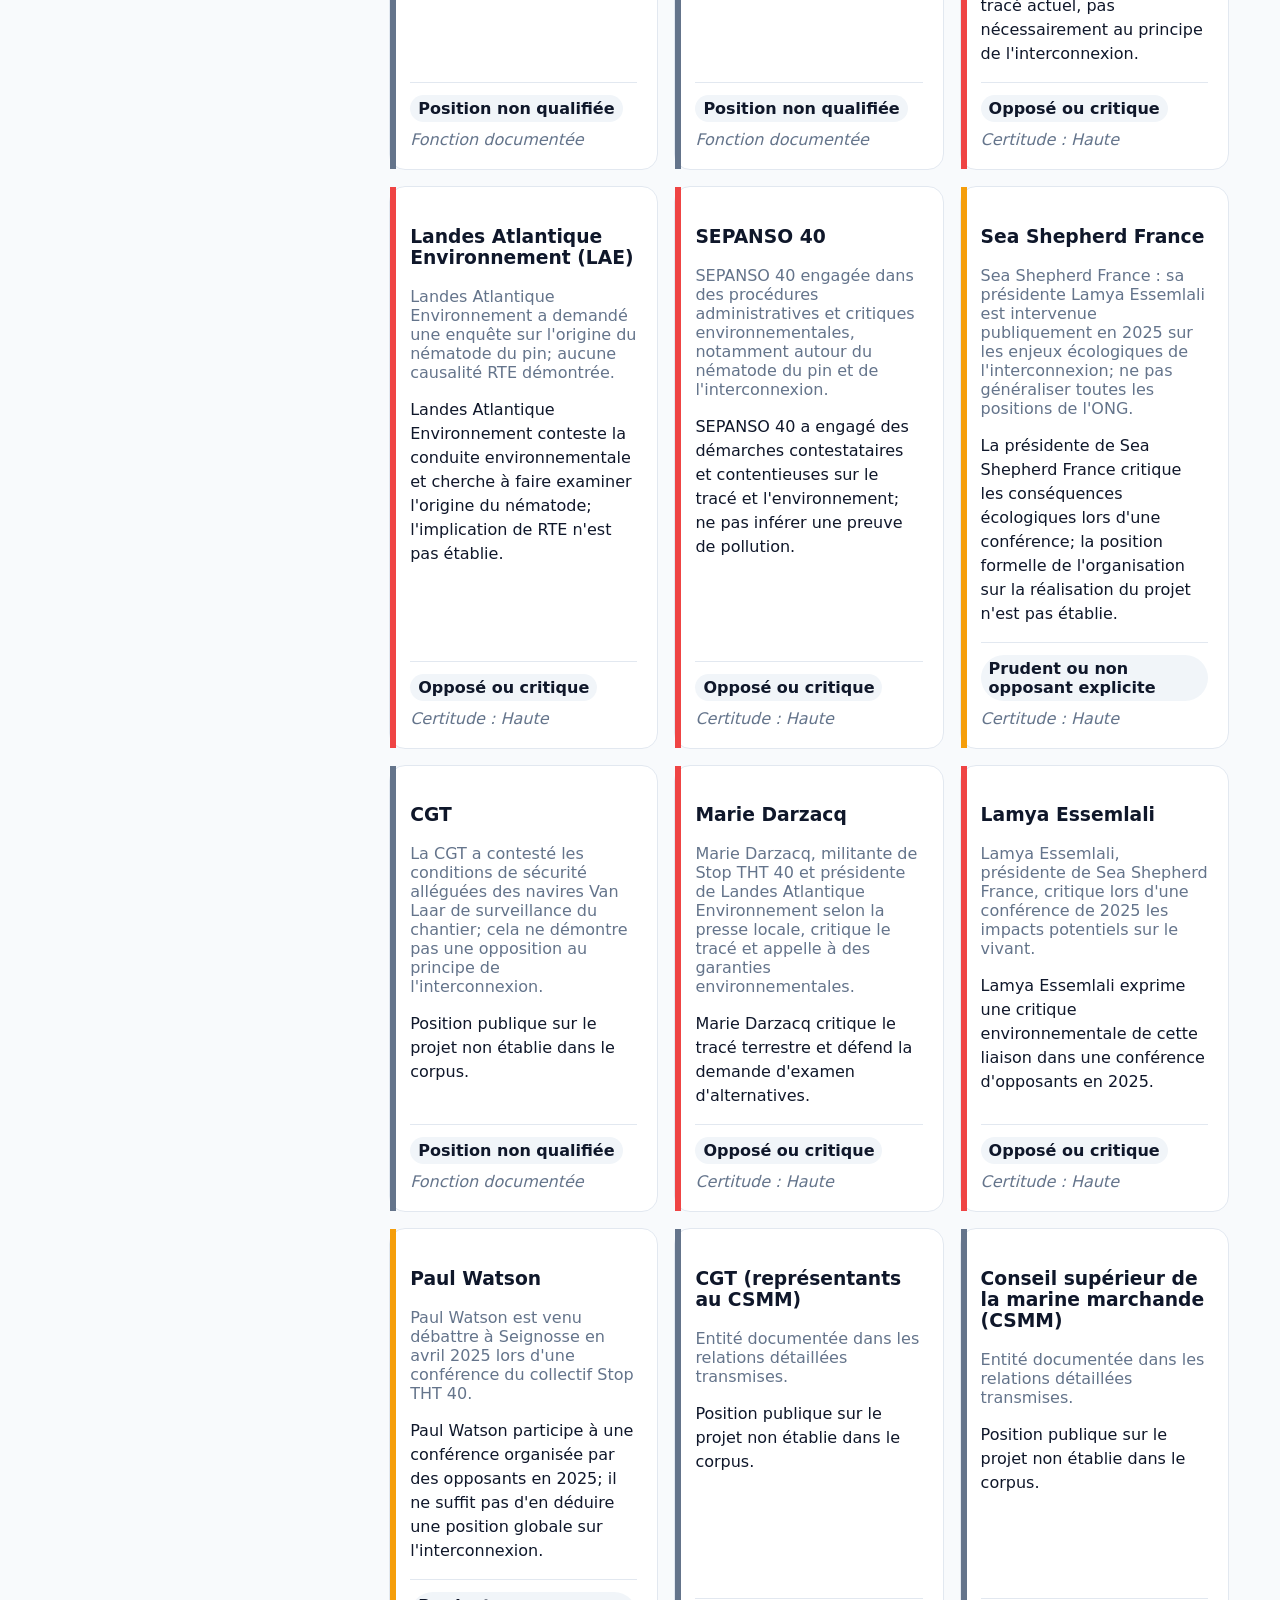
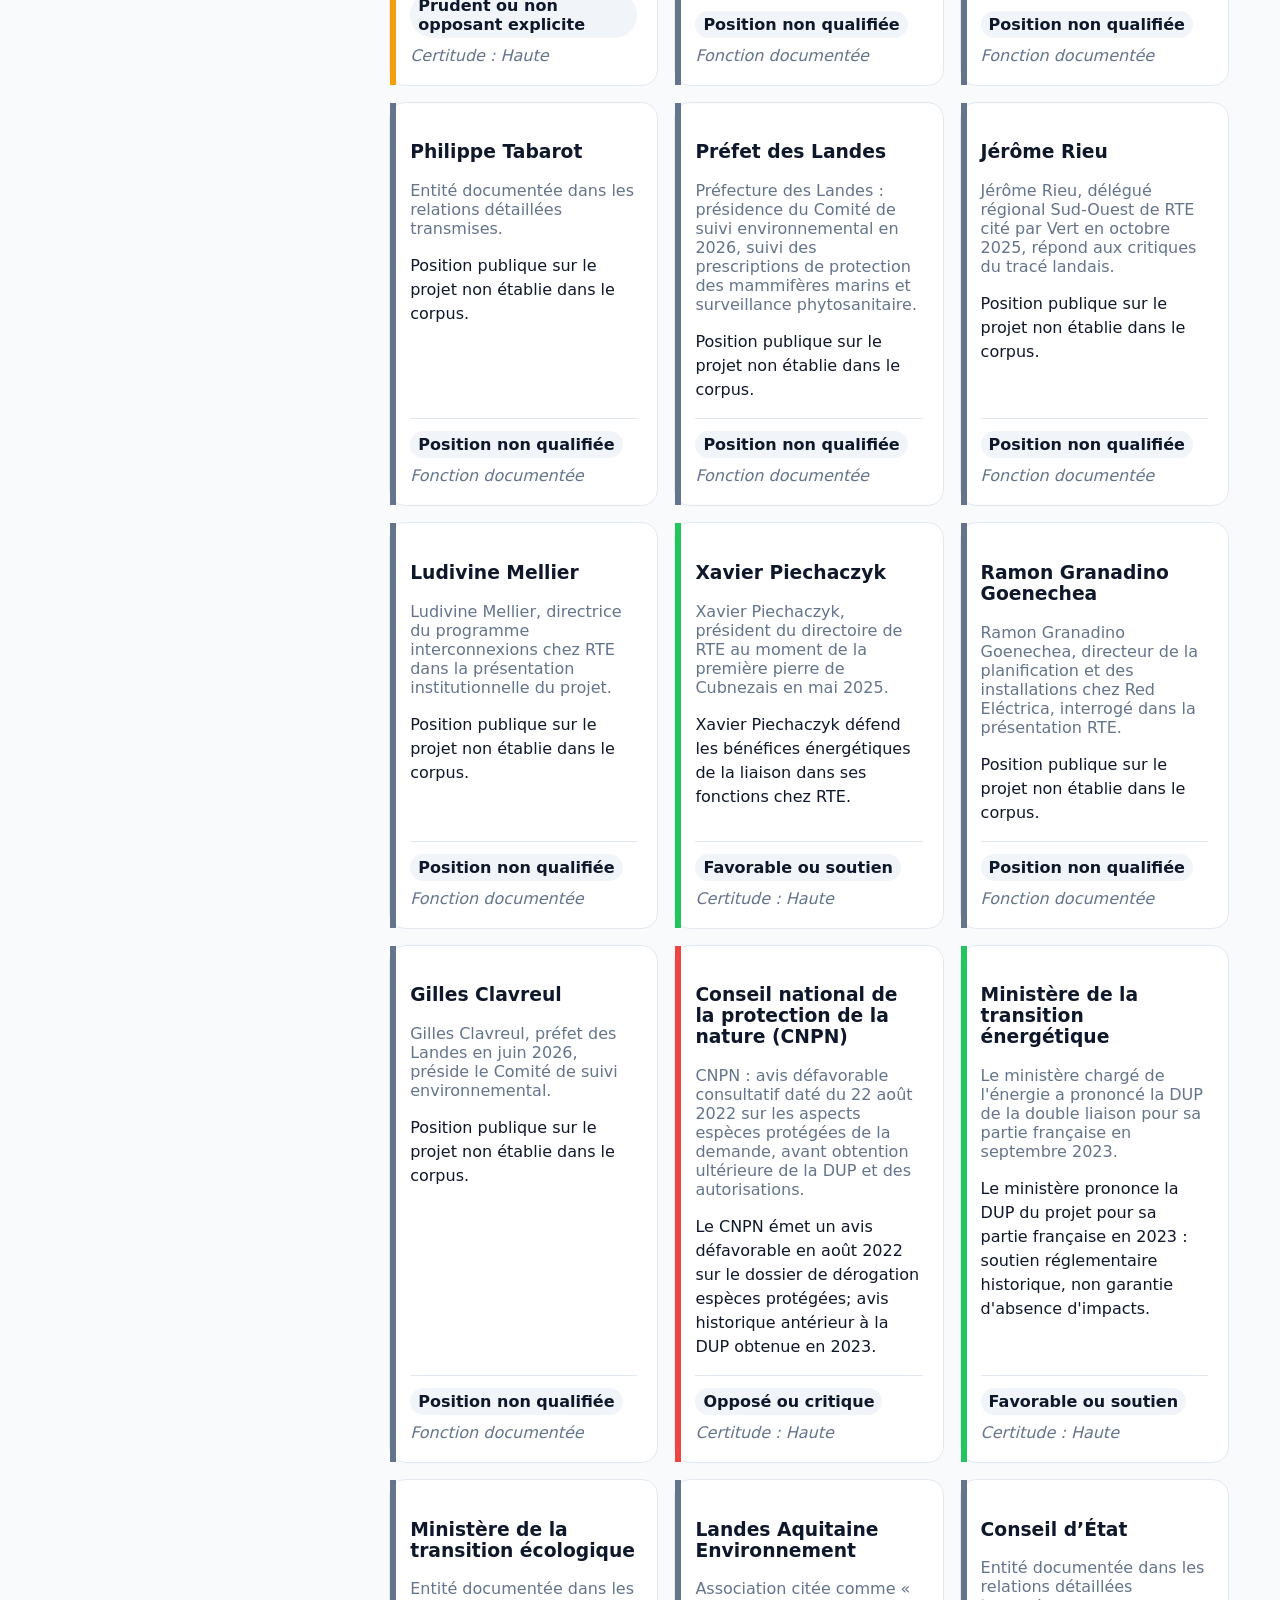
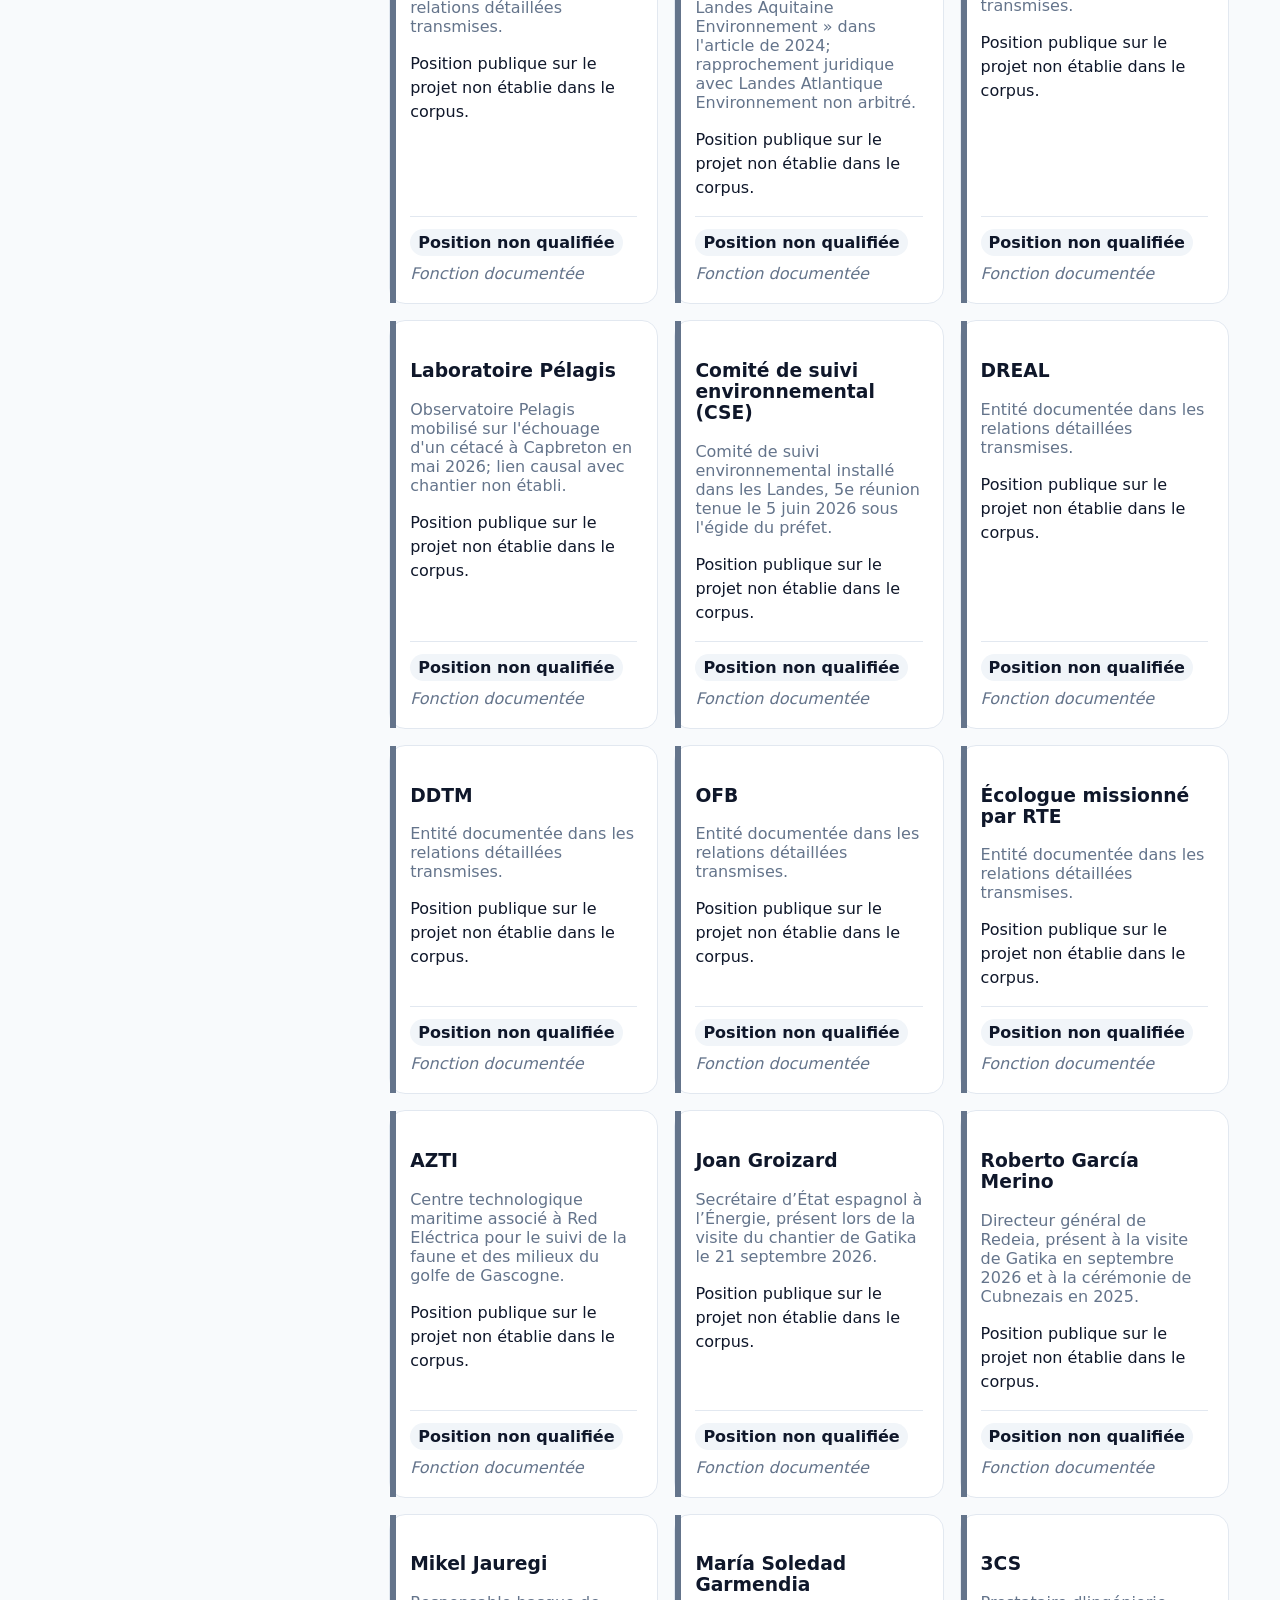
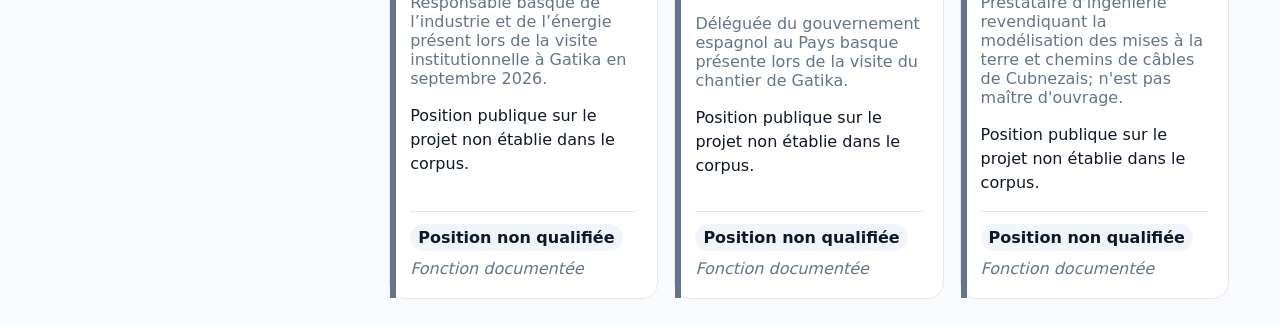
==== commit 9dc9016c: "Gascogne: refondre cinq onglets et synchroniser les vues cartes/réseau sur les JSON qualifiés" ====
--- a/apps/cards/index.html
+++ b/apps/cards/index.html
@@ -1 +1 @@
-<!doctype html><html lang="fr"><head><meta charset="utf-8"><meta name="viewport" content="width=device-width,initial-scale=1"><title>Cartes — Golfe de Gascogne</title><link rel="stylesheet" href="../../assets/css/common.css"><link rel="stylesheet" href="../../assets/css/cards.css"></head><body><header><a href="../../">← Accueil</a><div><h1>Golfe de Gascogne</h1><p>Cartographie fusionnée des acteurs</p></div><a href="../network/">Vue réseau</a></header><nav><button data-tab="actors" class="active">Cartographie</button><button data-tab="issues">Synthèse des oppositions</button><button data-tab="watch">Vigilances & sources</button></nav><main><section id="actors" class="pane active"><aside><label>Rechercher un acteur<input id="search" placeholder="Nom, catégorie ou relation..."></label><div id="filters"></div></aside><div><p id="count"></p><div id="grid"></div></div></section><section id="issues" class="pane"><div id="issueGrid"></div></section><section id="watch" class="pane"><article><h2>Points de vigilance</h2><ul id="vigilance"></ul></article><article><h2>Sources</h2><ul id="sources"></ul></article></section></main><dialog id="dialog"><button id="close">×</button><div id="detail"></div></dialog><script src="../../assets/js/data-loader.js"></script><script src="../../assets/js/cards.js"></script></body></html>+<!doctype html><html lang="fr"><head><meta charset="utf-8"><meta name="viewport" content="width=device-width,initial-scale=1"><title>Cartes — Golfe de Gascogne</title><link rel="stylesheet" href="../../assets/css/cards.css?v=gascogne-20261110"><link rel="stylesheet" href="../../assets/css/evolution.css?v=gascogne-20261110"></head><body><header><a href="../../">← Accueil</a><div><h1 id="title"></h1><p id="subtitle"></p></div><a href="../network/">Vue réseau</a></header><nav class="tabs"><button class="tab active" data-tab="carto">Cartographie des acteurs</button><button class="tab" data-tab="griefs">Synthèse des oppositions</button><button class="tab" data-tab="watch">Points de vigilance & sources</button><button class="tab" data-tab="timeline">Chronologie</button><button class="tab" data-tab="evolution">Évolution des acteurs</button></nav><main><section id="carto" class="pane active"><div class="layout"><aside><div class="searchbox"><label>Rechercher un acteur</label><div class="searchwrap"><span>🔍</span><input id="search" type="search" placeholder="Nom, fonction, argument..."><button id="clear">×</button></div></div><h2>Catégories</h2><div id="categories"></div><h2>Positions</h2><div id="stances"></div><button id="reset">Réinitialiser</button><p id="notice"></p></aside><section><p id="count"></p><div id="grid" class="grid"></div></section></div></section><section id="griefs" class="pane"><div id="griefGrid" class="griefGrid"></div></section><section id="watch" class="pane"><article class="listCard"><h2>🔍 Points de vigilance majeurs</h2><ul id="vigilance"></ul></article><article class="listCard"><h2>📰 Médias et sources répertoriés</h2><ul id="sources"></ul></article></section><section id="timeline" class="pane"><article class="listCard"><h2>Chronologie du Golfe de Gascogne</h2><p>Jalons documentés, étapes annoncées et prévisions explicitement distingués.</p></article><div id="timelineGrid" class="griefGrid"></div><article class="listCard"><h2>Repères techniques et financiers</h2><div id="factsGrid" class="griefGrid"></div></article></section><section id="evolution" class="pane"><div id="evolution-root"></div></section></main><dialog id="dialog"><button class="close">×</button><div id="detail"></div></dialog><script type="module" src="../../assets/js/cards.js?v=gascogne-20261110"></script></body></html>
--- a/assets/css/cards.css
+++ b/assets/css/cards.css
@@ -1 +1,3 @@
-header{display:flex;align-items:center;gap:24px;padding:22px 4vw;background:white;border-bottom:1px solid #e2e8f0}header div{flex:1}header a{color:#2563eb;font-weight:700;text-decoration:none}nav{display:flex;gap:10px;padding:12px 4vw;background:white}nav button{border:0;padding:10px 14px;border-radius:9px;background:#e2e8f0}nav button.active{background:#2563eb;color:white}.pane{display:none;padding:28px 4vw}.pane.active{display:grid}#actors{grid-template-columns:290px 1fr;gap:24px}aside{background:white;padding:18px;border:1px solid #e2e8f0;border-radius:16px;align-self:start;position:sticky;top:16px}input{width:100%;margin-top:8px;padding:12px;border:2px solid #2563eb;border-radius:9px}.filter{display:block;width:100%;margin:6px 0;padding:9px;text-align:left;border:1px solid #e2e8f0;border-radius:8px;background:#f8fafc}.filter.active{background:#2563eb;color:white}#grid,#issueGrid{display:grid;grid-template-columns:repeat(auto-fill,minmax(250px,1fr));gap:15px}.card,article,.issue{background:white;border:1px solid #e2e8f0;border-radius:15px;padding:18px}.card{cursor:pointer;border-left:6px solid var(--color)}.card p{color:#64748b}.badge{display:inline-block;padding:4px 8px;border-radius:99px;background:#f1f5f9;font-weight:700}#watch{grid-template-columns:1fr 1fr;gap:18px}dialog{width:min(800px,95vw);border:0;border-radius:18px;padding:26px}.relation{padding:10px;margin:8px 0;border-left:4px solid #2563eb;background:#f8fafc}@media(max-width:800px){#actors,#watch{grid-template-columns:1fr}aside{position:static}}+:root{--blue:#2563eb;--border:#e2e8f0}*{box-sizing:border-box}body{margin:0;font-family:Inter,system-ui,sans-serif;background:#f8fafc;color:#0f172a}header{display:flex;align-items:center;gap:24px;padding:24px 4vw;background:white;border-bottom:1px solid var(--border)}header div{flex:1}header h1{margin:0}header p,.role,.muted,#notice{color:#64748b}header a{color:var(--blue);font-weight:700;text-decoration:none}.tabs{display:flex;gap:12px;padding:15px 4vw 0;background:white;border-bottom:2px solid var(--border)}.tab{border:0;background:none;padding:10px 15px;border-radius:10px 10px 0 0;color:#64748b;font-weight:700}.tab.active{background:var(--blue);color:white}.pane{display:none;padding:28px 4vw}.pane.active{display:block}.layout{display:grid;grid-template-columns:310px 1fr;gap:28px}aside{position:sticky;top:18px;align-self:start;background:white;border:1px solid var(--border);border-radius:18px;padding:20px}.searchbox{padding:16px;border:1px solid #93c5fd;border-radius:12px;background:linear-gradient(135deg,#dbeafe88,#eff6ff)}.searchbox label{display:block;color:#1e40af;font-weight:800;text-transform:uppercase;font-size:.82rem}.searchwrap{position:relative;margin-top:8px}.searchwrap span{position:absolute;left:11px;top:12px}.searchwrap input{width:100%;padding:12px 36px;border:2px solid var(--blue);border-radius:9px}.searchwrap button{position:absolute;right:7px;top:7px;border:0;background:#e2e8f0;border-radius:50%;width:30px;height:30px}.filter{width:100%;display:flex;justify-content:space-between;margin:5px 0;padding:9px;border:1px solid var(--border);background:#f8fafc;border-radius:9px}.filter.active{background:var(--blue);color:white}.grid{display:grid;grid-template-columns:repeat(auto-fill,minmax(245px,1fr));gap:16px}.card{position:relative;display:flex;flex-direction:column;background:white;border:1px solid var(--border);border-radius:16px;padding:20px;min-height:270px;cursor:pointer}.card:before{content:"";position:absolute;inset:0 auto 0 0;width:6px;background:var(--stance)}.position{flex:1;line-height:1.5}.footer{display:flex;flex-direction:column;align-items:flex-start;gap:8px;border-top:1px solid var(--border);padding-top:12px}.badge{padding:4px 8px;border-radius:99px;background:#f1f5f9;font-weight:800}.footer span:last-child{color:#64748b;font-style:italic}.griefGrid{display:grid;grid-template-columns:repeat(auto-fill,minmax(390px,1fr));gap:20px}.griefCard,.listCard{background:white;border:1px solid var(--border);border-radius:16px;padding:24px}.listCard{margin-bottom:20px}.listCard li{margin:10px 0;line-height:1.5}dialog{width:min(780px,calc(100% - 28px));border:0;border-radius:20px;padding:28px}.close{float:right}.proof,.relation{padding:12px;margin:9px 0;background:#f8fafc;border-left:4px solid var(--blue);border-radius:8px}.proof small{display:block;color:#64748b}@media(max-width:850px){.layout{grid-template-columns:1fr}aside{position:static}.tabs{flex-wrap:wrap}.griefGrid{grid-template-columns:1fr}}
+
+.pane .timeline-date{display:inline-block;color:#475569;font-weight:800;margin-bottom:5px}.pane .factValue{font-weight:800;color:#0f766e;font-size:1.38rem}.pane .griefCard a,.pane .listCard a{color:#1d4ed8}.pane .griefCard small{line-height:1.5;display:block}.tabs{overflow-x:auto;flex-wrap:wrap}.tab{cursor:pointer}.tab:focus-visible{outline:3px solid #f59e0b;outline-offset:2px}
--- a/assets/css/evolution.css
+++ b/assets/css/evolution.css
@@ -0,0 +1,65 @@
+/* Styles isolés de l'onglet Évolution */
+.evolution-app { display: grid; gap: 22px; }
+.evolution-top { display: flex; align-items: center; justify-content: space-between; gap: 20px; flex-wrap: wrap; }
+.evolution-top h2 { margin: 0 0 4px; font-size: 1.55rem; }
+.evolution-top p { margin: 0; color: var(--muted, #64748b); }
+.evolution-modes { display: flex; gap: 5px; padding: 5px; border-radius: 12px; background: #e2e8f0; }
+.evolution-modes button { border: 0; padding: 10px 16px; border-radius: 9px; cursor: pointer; background: transparent; color: #475569; font-weight: 700; }
+.evolution-modes button.is-active { background: #fff; color: #1d4ed8; box-shadow: 0 2px 5px #0f172a16; }
+.evolution-metrics { display: grid; grid-template-columns: repeat(3, minmax(0, 1fr)); gap: 12px; }
+.evolution-metric, .evolution-panel { background: #fff; border: 1px solid var(--border, #e2e8f0); border-radius: 12px; box-shadow: var(--shadow, 0 3px 8px #0f172a0a); }
+.evolution-metric { padding: 18px; display: grid; gap: 5px; }
+.evolution-metric span { font-size: .85rem; color: var(--muted, #64748b); }
+.evolution-metric strong { font-size: 2rem; font-variant-numeric: tabular-nums; }
+.evolution-panel { padding: 24px; min-width: 0; }
+.evolution-section-title { display: flex; justify-content: space-between; align-items: center; gap: 18px; flex-wrap: wrap; margin-bottom: 18px; }
+.evolution-section-title h3 { margin: 0; font-size: 1.1rem; }
+.evolution-section-title label { display: flex; align-items: center; gap: 8px; color: #475569; font-size: .85rem; font-weight: 600; }
+.evolution-section-title select, .evolution-section-title input { padding: 9px 12px; border: 1px solid #cbd5e1; border-radius: 9px; background: #fff; color: #0f172a; font: inherit; min-width: 160px; }
+.evolution-chart { width: 100%; overflow-x: auto; }
+.evolution-chart svg { display: block; height: auto; max-height: 400px; }
+.evolution-legend { display: flex; flex-wrap: wrap; gap: 9px; margin-top: 16px; }
+.evolution-legend-button { display: inline-flex; align-items: center; gap: 7px; border: 1px solid #cbd5e1; border-radius: 999px; padding: 6px 10px; background: #fff; color: #64748b; font-size: .82rem; cursor: pointer; opacity: .5; }
+.evolution-legend-button.is-on { opacity: 1; color: #0f172a; }
+.evolution-swatch { display: inline-block; flex-shrink: 0; width: 12px; height: 12px; border-radius: 3px; }
+.evolution-hint { font-size: .83rem; color: var(--muted, #64748b); }
+.evolution-roster { display: grid; gap: 9px; }
+.evolution-person { display: flex; align-items: flex-start; gap: 12px; padding: 12px; border-radius: 9px; border: 1px solid #e2e8f0; }
+.evolution-person .evolution-swatch { margin-top: 5px; }
+.evolution-person strong { display: block; font-size: .92rem; }
+.evolution-person small { display: block; color: #64748b; margin-top: 3px; line-height: 1.45; }
+.evolution-warning { color: #92400e; font-size: .85rem; }
+.evolution-empty h2 { margin-top: 0; }
+@media (max-width: 650px) {
+  .evolution-metrics { grid-template-columns: 1fr; }
+  .evolution-panel { padding: 15px; } 
+  .evolution-section-title { align-items: stretch; flex-direction: column; }
+  .evolution-section-title input { width: 100%; }
+}
+
+/* Ajustements Bosquel : isolation des contrôles du graphique et traçabilité. */
+#evolution .evolution-wrap{max-width:1400px}
+#evolution .evolution-method{font-size:.82rem;line-height:1.45;margin-top:8px;max-width:880px;color:#64748b}
+#evolution .evolution-sources a{color:#1d4ed8;text-decoration:underline;text-underline-offset:2px}
+#evolution .evolution-person>div{min-width:0}
+#evolution .evolution-section-title input{width:auto;margin-top:0;border:1px solid #cbd5e1}
+#evolution .evolution-section-title select{margin-top:0;width:auto}
+#evolution .evolution-person small{overflow-wrap:anywhere}
+
+/* Escaudain — classification des positions et filtres de périmètre. */
+#evolution .evolution-scope{display:flex;gap:5px;background:#e2e8f0;padding:5px;border-radius:12px;flex-wrap:wrap}
+#evolution .evolution-scope button{border:0;background:transparent;border-radius:9px;cursor:pointer;padding:10px 13px;font-weight:700;color:#475569}
+#evolution .evolution-scope button.is-active{background:#fff;color:#1d4ed8;box-shadow:0 2px 5px #0f172a16}
+#evolution .evolution-top{align-items:flex-start}
+#evolution .evolution-method{max-width:920px;line-height:1.5;margin-top:9px;font-size:.86rem}
+#evolution .evolution-sources a{color:#1d4ed8;text-decoration:underline;text-underline-offset:2px}
+#evolution .evolution-person small{overflow-wrap:anywhere}
+#evolution .evolution-section-title input,#evolution .evolution-section-title select{width:auto;margin-top:0}
+@media (max-width:900px){#evolution .evolution-scope,#evolution .evolution-modes{width:100%;justify-content:flex-start;flex-wrap:wrap}}
+
+#evolution .evolution-app{max-width:1420px;margin:auto}
+#evolution .evolution-method{max-width:950px;line-height:1.5;font-size:.84rem;margin-top:8px}
+#evolution .evolution-modes,#evolution .evolution-scope{flex-wrap:wrap}
+#evolution .evolution-sources a{color:#2563eb;text-decoration:underline}
+#evolution .evolution-person small{overflow-wrap:anywhere}
+@media(max-width:850px){#evolution .evolution-modes{width:100%}}
